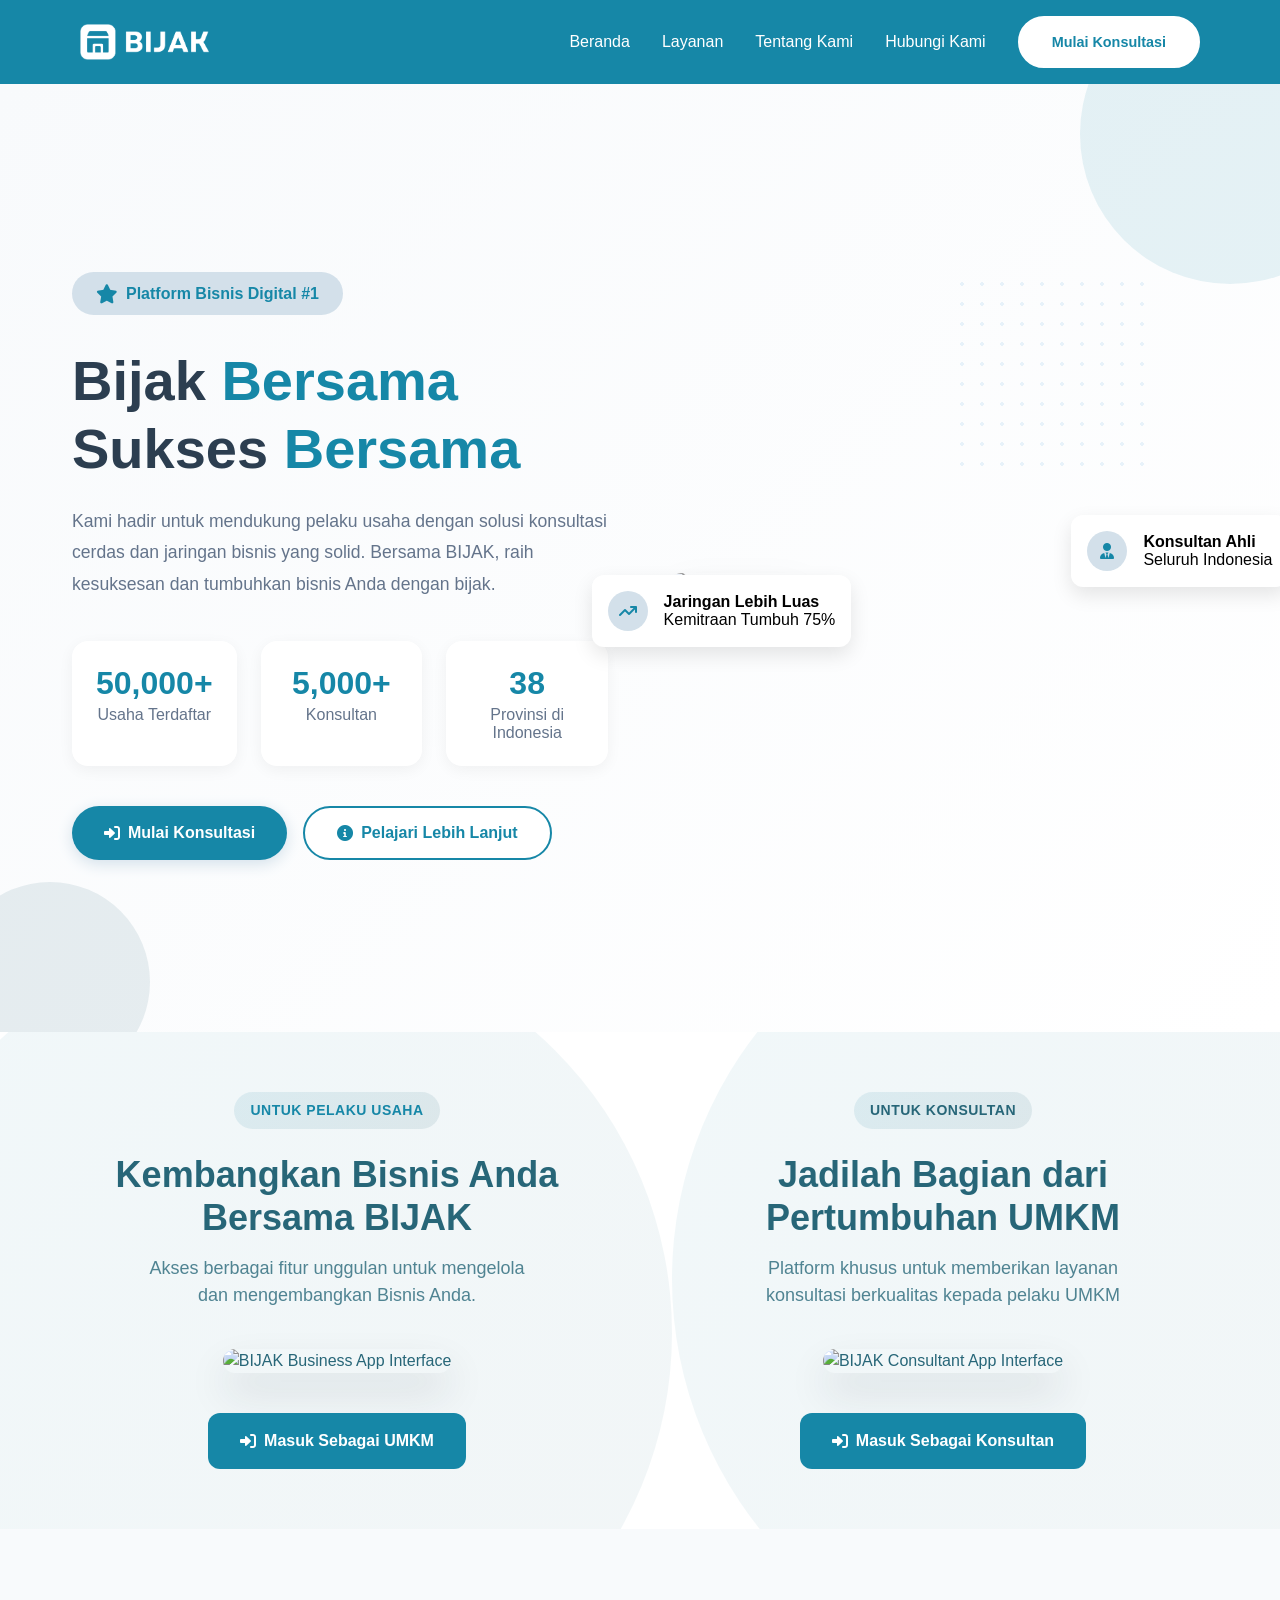
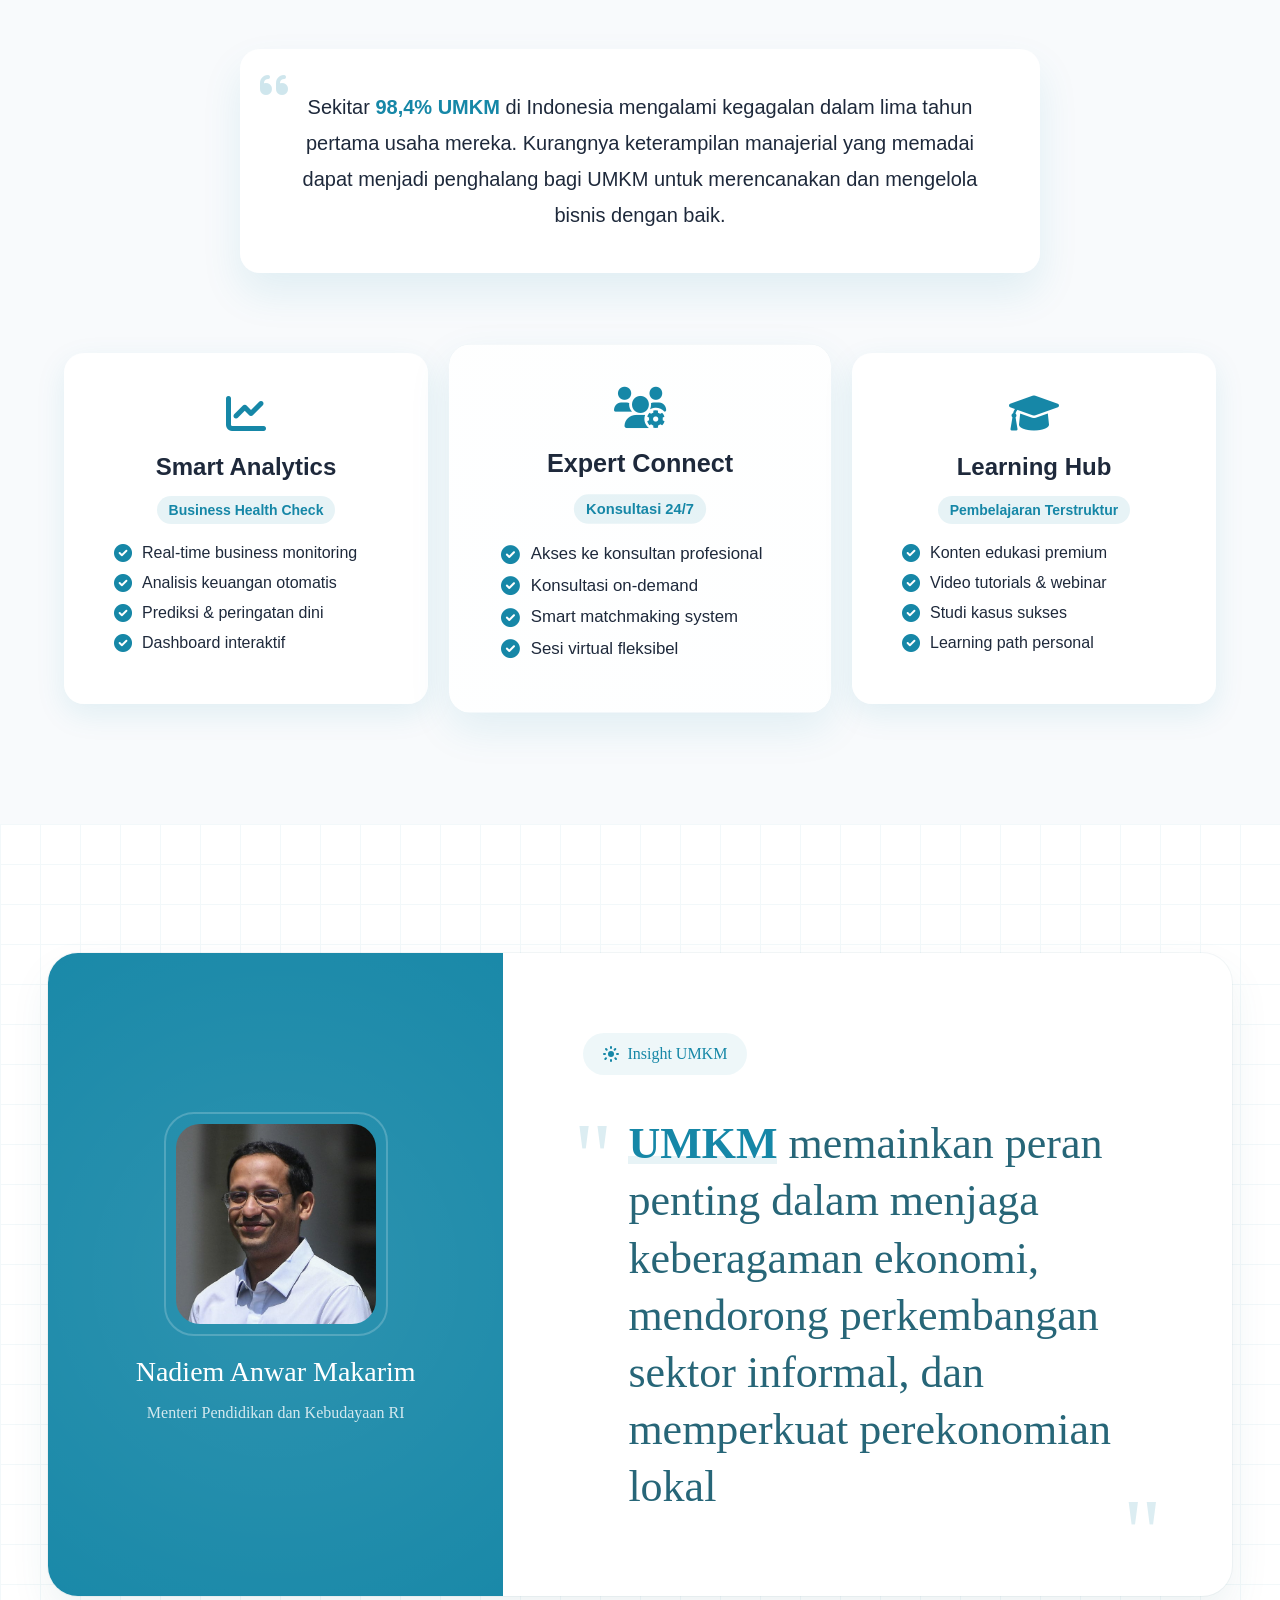
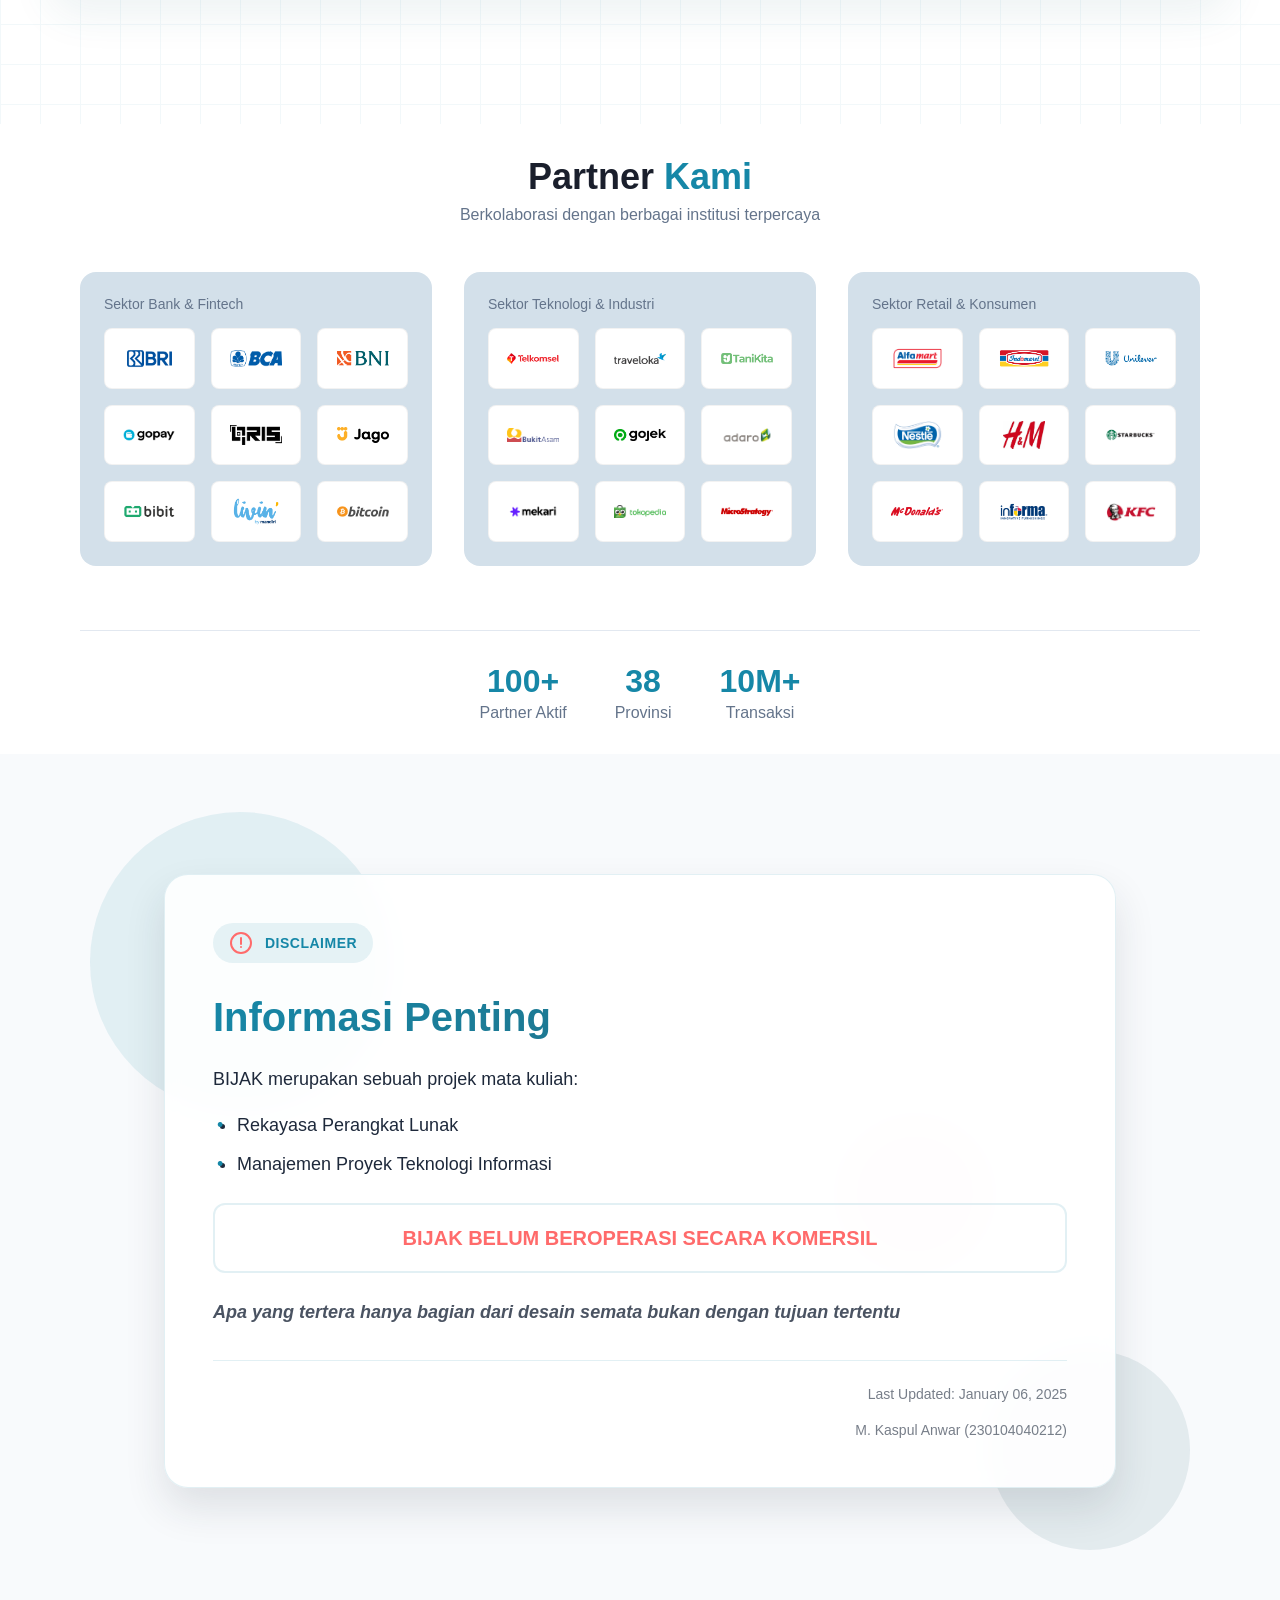
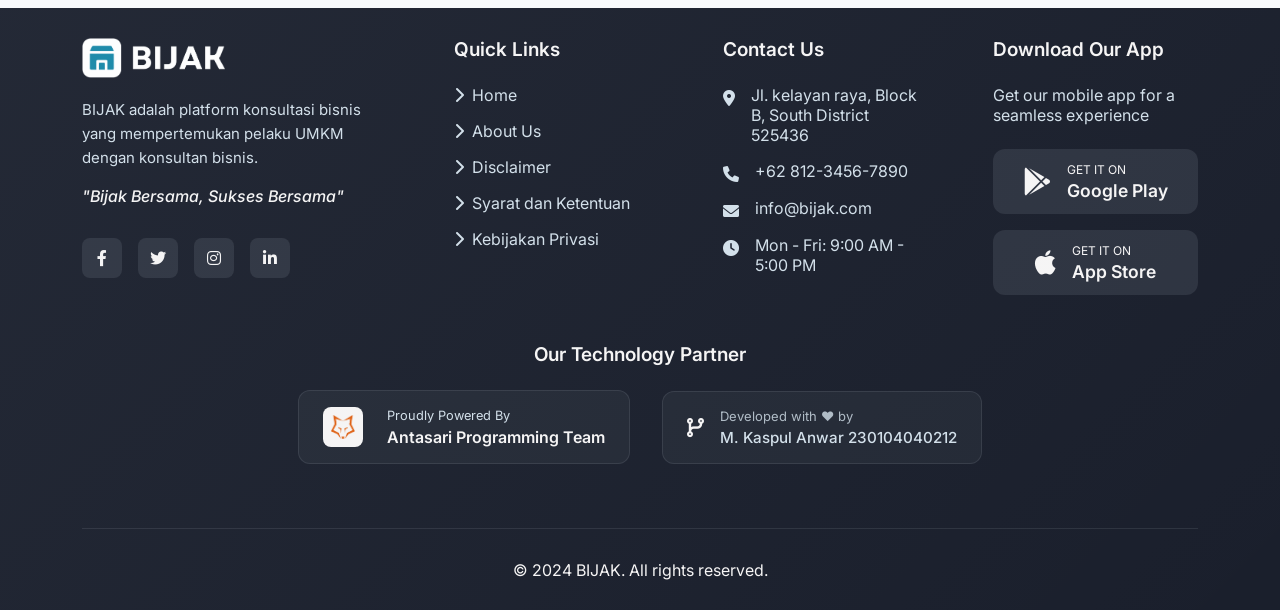
==== public/index.html @ e4b61820 "update path" ====
<!DOCTYPE html>
<html lang="id">
<head>
    <meta charset="UTF-8">
    <meta name="viewport" content="width=device-width, initial-scale=1.0">
    <meta name="viewport" content="width=device-width, initial-scale=1.0, maximum-scale=1.0, user-scalable=no">
    <title>BIJAK - Bisnis dan Jaringan Konsultasi</title>
    <link rel="stylesheet" href="https://cdnjs.cloudflare.com/ajax/libs/font-awesome/6.0.0/css/all.min.css">
    <link href="https://fonts.googleapis.com/css2?family=Inter:wght@400;500;600;700&display=swap" rel="stylesheet">
    <link href="https://unpkg.com/aos@2.3.1/dist/aos.css" rel="stylesheet">

     <!-- Reset CSS - Import pertama -->
    <link rel="stylesheet" href="../asset/css/reset.css">

    <!-- Component CSS - Import setelahnya -->
    <link rel="stylesheet" href="../asset/css/navbar.css">
    <link rel="stylesheet" href="../asset/css/hero.css">
    <link rel="stylesheet" href="../asset/css/download.css">
    <link rel="stylesheet" href="../asset/css/fitur.css">
    <link rel="stylesheet" href="../asset/css/quote.css">
    <link rel="stylesheet" href="../asset/css/partners.css">
    <link rel="stylesheet" href="../asset/css/peringatan.css">
    <link rel="stylesheet" href="../asset/css/footer.css">

    <!-- Favicon untuk browser -->
    <link rel="icon" type="image/png" sizes="32x32" href="../asset/design/favicon/favicon.ico">
    <link rel="icon" type="image/png" sizes="16x16" href="../asset/design/favicon/favicon.ico">
    
    <!-- Favicon untuk iOS -->
    <link rel="apple-touch-icon" sizes="180x180" href="../asset/design/favicon/apple.png">
    <link rel="mask-icon" href="../asset/design/favicon/favicon.svg" color="#1687A7">
    
    <!-- Favicon untuk Android -->
    <link rel="manifest" href="manifest.json">
    
    <!-- Meta tags untuk PWA -->
    <meta name="theme-color" content="#1687A7">
    <meta name="msapplication-TileColor" content="#1687A7">
    <meta name="application-name" content="BIJAK">
    <meta name="apple-mobile-web-app-title" content="BIJAK">
    <meta name="apple-mobile-web-app-capable" content="yes">
    <meta name="apple-mobile-web-app-status-bar-style" content="black-translucent">
    <meta name="description" content="BIJAK - Bisnis dan Jaringan Konsultasi">
    
    <style></style>
</head>
<body>
    <nav class="navbar">
        <div class="logo">
            <img src="../asset/design/logo/navbar1.png" alt="BIJAK Logo">
        </div>
    
        <div class="nav-links">
            <div class="mobile-logo">
                <img src="../asset/design/logo/navbar1.png" alt="BIJAK Logo">
            </div>
            
            <a href="#beranda">Beranda</a>
            <a href="#layanan">Layanan</a>
            <a href="#tentang">Tentang Kami</a>
            <a href="#kontak">Hubungi Kami</a>
            <div class="auth-buttons">
                <button class="btn btn-konsultasi">Mulai Konsultasi</button>
            </div>

            <!-- Tambahkan footer text -->
            <div class="mobile-footer">
                <p>Created By M. Kaspul Anwar (230104040212)</p>
                <p>Powered By Antasari Programming Team</p>
            </div>
        </div>
    
        <div class="hamburger">
            <span></span>
            <span></span>
            <span></span>
        </div>
        
        <!-- Pindahkan overlay ke dalam navbar -->
        <div class="overlay"></div>
    </nav>
    <section class="hero-section">
        <div class="bg-elements">
            <div class="bg-circle circle-1"></div>
            <div class="bg-circle circle-2"></div>
            <div class="dots-pattern"></div>
        </div>

        <div class="container">
            <div class="hero-grid">
                <div class="hero-content">
                    <div class="hero-badge">
                        <i class="fas fa-star"></i>
                        Platform Bisnis Digital #1
                    </div>

                    <h1 class="hero-title">
                        Bijak <span class="highlight">Bersama</span><br> Sukses <span class="highlight">Bersama</span>
                    </h1>

                    <p class="hero-description">
                        Kami hadir untuk mendukung pelaku usaha dengan solusi konsultasi cerdas dan jaringan bisnis yang solid. Bersama BIJAK, raih kesuksesan dan tumbuhkan bisnis Anda dengan bijak.
                    </p>

                    <div class="stats-container">
                        <div class="stat-card">
                            <div class="stat-number">50,000+</div>
                            <div class="stat-label">Usaha Terdaftar</div>
                        </div>
                        <div class="stat-card">
                            <div class="stat-number">5,000+</div>
                            <div class="stat-label">Konsultan</div>
                        </div>
                        <div class="stat-card">
                            <div class="stat-number">38</div>
                            <div class="stat-label">Provinsi di Indonesia</div>
                        </div>
                    </div>

                    <div class="cta-group">
                        <a href="#" class="btn btn-primary">
                            <!-- <i class="fas fa-user-plus"></i> -->
                            <i class="fa-solid fa-right-to-bracket"></i>
                            Mulai Konsultasi
                        </a>
                        <a href="#" class="btn btn-secondary">
                            <i class="fa-solid fa-circle-info"></i>
                            Pelajari Lebih Lanjut
                        </a>
                    </div>
                </div>

                <div class="hero-image-container">
                    <img src="../asset/imgs/hero.jpg" 
                         alt="TaniKita Platform" 
                         class="hero-image">
                    
                    <div class="feature-card card-farmer">
                        <div class="feature-icon">
                            <i class="fa-solid fa-arrow-trend-up"></i>
                        </div>
                        <div>
                            <h4>Jaringan Lebih Luas</h4>
                            <p>Kemitraan Tumbuh 75%</p>
                        </div>
                    </div>
                    <div class="feature-card card-delivery">
                        <div class="feature-icon">
                            <i class="fa-solid fa-user-tie"></i>
                        </div>
                        <div>
                            <h4>Konsultan Ahli</h4>
                            <p>Seluruh Indonesia</p>
                        </div>
                    </div>
                </div>
            </div>
        </div>
    </section>
    <section class="order-guide">
         <!-- Background Elements -->
    <div class="guide-bg">
        <div class="bg-shape shape-1"></div>
        <div class="bg-shape shape-2"></div>
        <div class="bg-shape shape-3"></div>
        <div class="bg-dots"></div>
    </div>

    <section class="bijak__apps">
        <div class="bijak__pattern"></div>
        <div class="bijak__apps-container">
            <div class="bijak__apps-grid">
                <!-- Business User Section -->
                <div class="bijak__app-section">
                    <span class="bijak__app-tag">Untuk Pelaku Usaha</span>
                    <h2 class="bijak__app-title">Kembangkan Bisnis Anda Bersama BIJAK</h2>
                    <p class="bijak__app-desc">
                        Akses berbagai fitur unggulan untuk mengelola dan mengembangkan Bisnis Anda.
                    </p>
                    <div class="bijak__app-preview">
                        <img src="../asset/design/user-interface/home.svg" alt="BIJAK Business App Interface">
                    </div>
                    <a href="#download" class="bijak__download-btn">
                        <i class="fa-solid fa-right-to-bracket"></i>
                        Masuk Sebagai UMKM
                    </a>
                </div>

                <!-- Consultant Section -->
                <div class="bijak__app-section">
                    <span class="bijak__app-tag bijak__app-tag--consultant">Untuk Konsultan</span>
                    <h2 class="bijak__app-title">Jadilah Bagian dari Pertumbuhan UMKM</h2>
                    <p class="bijak__app-desc">
                        Platform khusus untuk memberikan layanan konsultasi berkualitas kepada pelaku UMKM
                    </p>
                    <div class="bijak__app-preview">
                        <img src="../asset/design/user-interface/consultant.svg" alt="BIJAK Consultant App Interface">
                    </div>
                    <a href="#download" class="bijak__download-btn bijak__download-btn--consultant">
                        <i class="fa-solid fa-right-to-bracket"></i>
                        Masuk Sebagai Konsultan
                    </a>
                </div>
            </div>
        </div>
    </section>

    <section class="bijak__features">
        <div class="bijak__features-container">
            <!-- Stats Header -->
            <div class="bijak__stats-header">
                <div class="bijak__stats-quote">
                    <i class="fas fa-quote-left quote-icon"></i>
                    <p class="bijak__stats-text">
                        Sekitar <span class="highlight">98,4% UMKM</span> di Indonesia mengalami kegagalan dalam lima tahun pertama usaha mereka. Kurangnya keterampilan manajerial yang memadai dapat menjadi penghalang bagi UMKM untuk merencanakan dan mengelola bisnis dengan baik.
                    </p>
                </div>
            </div>
    
            <!-- Features Grid -->
            <div class="bijak__features-grid">
                <!-- Smart Analytics Card -->
                <div class="bijak__feature-card">
                    <div class="bijak__feature-icon">
                        <i class="fas fa-chart-line"></i>
                    </div>
                    <div class="bijak__feature-content">
                        <h3 class="bijak__feature-title">Smart Analytics</h3>
                        <div class="bijak__feature-badge">Business Health Check</div>
                        <ul class="bijak__feature-list">
                            <li><i class="fas fa-check-circle"></i> Real-time business monitoring</li>
                            <li><i class="fas fa-check-circle"></i> Analisis keuangan otomatis</li>
                            <li><i class="fas fa-check-circle"></i> Prediksi & peringatan dini</li>
                            <li><i class="fas fa-check-circle"></i> Dashboard interaktif</li>
                        </ul>
                    </div>
                </div>
    
                <!-- Expert Connect Card -->
                <div class="bijak__feature-card featured">
                    <div class="bijak__feature-icon">
                        <i class="fas fa-users-gear"></i>
                    </div>
                    <div class="bijak__feature-content">
                        <h3 class="bijak__feature-title">Expert Connect</h3>
                        <div class="bijak__feature-badge">Konsultasi 24/7</div>
                        <ul class="bijak__feature-list">
                            <li><i class="fas fa-check-circle"></i> Akses ke konsultan profesional</li>
                            <li><i class="fas fa-check-circle"></i> Konsultasi on-demand</li>
                            <li><i class="fas fa-check-circle"></i> Smart matchmaking system</li>
                            <li><i class="fas fa-check-circle"></i> Sesi virtual fleksibel</li>
                        </ul>
                    </div>
                </div>
    
                <!-- Learning Hub Card -->
                <div class="bijak__feature-card">
                    <div class="bijak__feature-icon">
                        <i class="fas fa-graduation-cap"></i>
                    </div>
                    <div class="bijak__feature-content">
                        <h3 class="bijak__feature-title">Learning Hub</h3>
                        <div class="bijak__feature-badge">Pembelajaran Terstruktur</div>
                        <ul class="bijak__feature-list">
                            <li><i class="fas fa-check-circle"></i> Konten edukasi premium</li>
                            <li><i class="fas fa-check-circle"></i> Video tutorials & webinar</li>
                            <li><i class="fas fa-check-circle"></i> Studi kasus sukses</li>
                            <li><i class="fas fa-check-circle"></i> Learning path personal</li>
                        </ul>
                    </div>
                </div>
            </div>
        </div>
    </section>    

    <section class="bijak__quote">
        <!-- Animated Mesh Background -->
        <div class="bijak__mesh-bg"></div>
        
        <div class="bijak__quote-container">
            <!-- Main Content Card -->
            <div class="bijak__content-card">
                <!-- Left Column - Author -->
                <div class="bijak__content-left">
                    <div class="bijak__author-profile">
                        <div class="bijak__author-image">
                            <img src="../asset/imgs/nadiem.jpg" alt="Nadiem Makarim">
                            <div class="bijak__image-backdrop"></div>
                        </div>
                        <div class="bijak__author-info">
                            <h3>Nadiem Anwar Makarim</h3>
                            <p>Menteri Pendidikan dan Kebudayaan RI</p>
                        </div>
                    </div>
                </div>
    
                <!-- Right Column - Quote -->
                <div class="bijak__content-right">
                    <!-- Badge -->
                    <div class="bijak__badge">
                        <svg width="16" height="16" viewBox="0 0 16 16" class="bijak__badge-icon">
                            <circle cx="8" cy="8" r="3" fill="currentColor"/>
                            <path d="M8 1v1M8 14v1M1 8h1M14 8h1M3 3l.7.7M12.3 12.3l.7.7M12.3 3l-.7.7M3 12.3l-.7.7" 
                                  stroke="currentColor" stroke-width="2" stroke-linecap="round"/>
                        </svg>
                        <span>Insight UMKM</span>
                    </div>
    
                    <!-- Quote Text -->
                    <div class="bijak__quote-text">
                        <div class="bijak__text-wrapper">
                            <span class="bijak__highlight-word">UMKM</span> 
                            <span class="bijak__text-content">
                                memainkan peran penting dalam menjaga keberagaman ekonomi, mendorong perkembangan sektor informal, dan memperkuat perekonomian lokal
                            </span>
                        </div>
                    </div>
    
                    <!-- Decorative Elements -->
                    <div class="bijak__decorative-shapes">
                        <div class="bijak__shape shape-1"></div>
                        <div class="bijak__shape shape-2"></div>
                    </div>
                </div>
            </div>
        </div>
    </section>
    
    <section class="partners">
        <div class="partner-container">
            <div class="partners-header">
                <h2>Partner <span>Kami</span> </h2>
                <p>Berkolaborasi dengan berbagai institusi terpercaya</p>
            </div>
    
            <div class="partners-grid">
                <!-- Banking Partners -->
                <div class="partner-category banking">
                    <div class="category-label">Sektor Bank & Fintech</div>
                    <div class="logo-group">
                        <div class="partner-logo" >
                            <img src="../asset/imgs/bri.png" alt="Bank BRI">
                        </div>
                        <div class="partner-logo" >
                            <img src="../asset/imgs/bca.png" alt="Bank BCA">
                        </div>
                        <div class="partner-logo" >
                            <img src="../asset/imgs/bni.png" alt="Bank BNI">
                        </div>
                        <div class="partner-logo" >
                            <img src="../asset/imgs/gopay.png" alt="gopay">
                        </div>
                        <div class="partner-logo" >
                            <img src="../asset/imgs/qris.png" alt="qris">
                        </div>
                        <div class="partner-logo" >
                            <img src="../asset/imgs/jago.png" alt="bank Jago">
                        </div>
                        <div class="partner-logo" >
                            <img src="../asset/imgs/bibit.png" alt="bibit">
                        </div>
                        <div class="partner-logo" >
                            <img src="../asset/imgs/mandiri.png" alt="Mandiri">
                        </div>
                        <div class="partner-logo" >
                            <img src="../asset/imgs/bitcoin.png" alt="Bitcoin">
                        </div>
                    </div>
                </div>
                <div class="partner-category payment">
                    <div class="category-label">Sektor Teknologi & Industri</div>
                    <div class="logo-group">
                        <div class="partner-logo" >
                            <img src="../asset/imgs/telkomsel.png" alt="Telkomsel">
                        </div>
                        
                        <div class="partner-logo" >
                            <img src="../asset/imgs/traveloka.png" alt="Traveloka">
                        </div>
                        <div class="partner-logo" >
                            <img src="../asset/imgs/tanikita.png" alt="TaniKita">
                        </div>
                        <div class="partner-logo" >
                            <img src="../asset/imgs/bukitasam.png" alt="Bukit Asam">
                        </div>
                        <div class="partner-logo" >
                            <img src="../asset/imgs/gojek.png" alt="Gojek">
                        </div>
                        <div class="partner-logo" >
                            <img src="../asset/imgs/adaro.png" alt="Adaro">
                        </div>
                        <div class="partner-logo" >
                            <img src="../asset/imgs/mekari.png" alt="Mekari">
                        </div>
                        <div class="partner-logo" >
                            <img src="../asset/imgs/tokopedia.png" alt="Gojek">
                        </div>
                        <div class="partner-logo" >
                            <img src="../asset/imgs/microstrategy.png" alt="Microstrategy">
                        </div>
                    </div>
                </div>
    
                <!-- StarupTech Partners -->
                <div class="partner-category logistics">
                    <div class="category-label">Sektor Retail & Konsumen</div>
                    <div class="logo-group">
                        <div class="partner-logo" >
                            <img src="../asset/imgs/alfamart.png" alt="Alfamart">
                        </div>
                        <div class="partner-logo" >
                            <img src="../asset/imgs/indomaret.png" alt="Indomaret">
                        </div>
                        <div class="partner-logo" >
                            <img src="../asset/imgs/unilever.png" alt="Unilever">
                        </div>
                        <div class="partner-logo" >
                            <img src="../asset/imgs/nestle.png" alt="Nestle">
                        </div>
                        <div class="partner-logo" >
                            <img src="../asset/imgs/hm.jpeg" alt="h&m">
                        </div>
                        <div class="partner-logo" >
                            <img src="../asset/imgs/starbuck.png" alt="Starbuck">
                        </div>
                        <div class="partner-logo" >
                            <img src="../asset/imgs/mcdonald.png" alt="McDonald">
                        </div>
                        <div class="partner-logo" >
                            <img src="../asset/imgs/informa.png" alt="Informa">
                        </div>
                        <div class="partner-logo" >
                            <img src="../asset/imgs/kfc.png" alt="KFC">
                        </div>
                    </div>
                </div>
            </div>
    
            <div class="partners-stats">
                <div class="stat-item">
                    <span class="stat-number">100+</span>
                    <span class="stat-label">Partner Aktif</span>
                </div>
                <div class="stat-item">
                    <span class="stat-number">38</span>
                    <span class="stat-label">Provinsi</span>
                </div>
                <div class="stat-item">
                    <span class="stat-number">10M+</span>
                    <span class="stat-label">Transaksi</span>
                </div>
            </div>
        </div>
    </section>
    <section class="bijak__disclaimer">
        <div class="bijak__disclaimer-container">
            <!-- Floating Elements -->
            <div class="bijak__disclaimer-shapes">
                <div class="bijak__shape bijak__shape--1"></div>
                <div class="bijak__shape bijak__shape--2"></div>
                <div class="bijak__shape bijak__shape--3"></div>
            </div>
    
            <!-- Main Content -->
            <div class="bijak__disclaimer-content">
                <div class="bijak__disclaimer-header">
                    <div class="bijak__header-wrapper">
                        <div class="bijak__disclaimer-icon">
                            <svg width="24" height="24" viewBox="0 0 24 24" fill="none" xmlns="http://www.w3.org/2000/svg">
                                <circle cx="12" cy="12" r="10" stroke="currentColor" stroke-width="2"/>
                                <path d="M12 7V13" stroke="currentColor" stroke-width="2" stroke-linecap="round"/>
                                <circle cx="12" cy="16" r="1" fill="currentColor"/>
                            </svg>
                        </div>
                        <span class="bijak__disclaimer-badge">Disclaimer</span>
                    </div>
                </div>
    
                <div class="bijak__disclaimer-body">
                    <h2 class="bijak__disclaimer-title">Informasi Penting</h2>
                    <div class="bijak__disclaimer-text">
                        <p>BIJAK merupakan sebuah projek mata kuliah:</p>
                        <ul class="bijak__disclaimer-list">
                            <li>Rekayasa Perangkat Lunak</li>
                            <li>Manajemen Proyek Teknologi Informasi</li>
                        </ul>
                        <p class="bijak__disclaimer-highlight">BIJAK BELUM BEROPERASI SECARA KOMERSIL</p>
                        <p class="bijak__disclaimer-note"><STrong>Apa yang tertera hanya bagian dari desain semata bukan dengan tujuan tertentu</STrong></p>
                    </div>
                </div>
    
                <div class="bijak__disclaimer-footer">
                    <span class="bijak__disclaimer-date">Last Updated: January 06, 2025 <br><br>M. Kaspul Anwar (230104040212)</span>
                </div>
            </div>
        </div>
    </section>
    
    
    <footer class="footer">
        <div class="footer-container">
            <div class="footer-content">
                <!-- Brand Section -->
                <div class="footer-section">
                    <div class="footer-logo">
                        <img src="../asset/design/logo/navbar1.png" alt="BIJAK Logo">
                        <p class="brand-description">BIJAK adalah platform konsultasi bisnis yang mempertemukan pelaku UMKM dengan konsultan bisnis.</p>
                        <p class="footer-motto">"Bijak Bersama, Sukses Bersama"</p>
                    </div>
                    <div class="social-links">
                        <a href="#" class="social-link"><i class="fab fa-facebook-f"></i></a>
                        <a href="#" class="social-link"><i class="fab fa-twitter"></i></a>
                        <a href="#" class="social-link"><i class="fab fa-instagram"></i></a>
                        <a href="#" class="social-link"><i class="fab fa-linkedin-in"></i></a>
                    </div>
                </div>

                <!-- Quick Links -->
                <div class="footer-section">
                    <h3>Quick Links</h3>
                    <ul class="footer-links">
                        <li><a href="#"><i class="fas fa-chevron-right"></i>Home</a></li>
                        <li><a href="#"><i class="fas fa-chevron-right"></i>About Us</a></li>
                        <li><a href="#"><i class="fas fa-chevron-right"></i>Disclaimer</a></li>
                        <li><a href="#"><i class="fas fa-chevron-right"></i>Syarat dan Ketentuan</a></li>
                        <li><a href="#"><i class="fas fa-chevron-right"></i>Kebijakan Privasi</a></li>
                    </ul>
                </div>

                <!-- Contact Section -->
                <div class="footer-section">
                    <h3>Contact Us</h3>
                    <ul class="contact-info">
                        <li>
                            <i class="fas fa-map-marker-alt"></i>
                            <span>Jl. kelayan raya, Block B, South District 525436</span>
                        </li>
                        <li>
                            <i class="fas fa-phone"></i>
                            <span>+62 812-3456-7890</span>
                        </li>
                        <li>
                            <i class="fas fa-envelope"></i>
                            <span>info@bijak.com</span>
                        </li>
                        <li>
                            <i class="fas fa-clock"></i>
                            <span>Mon - Fri: 9:00 AM - 5:00 PM</span>
                        </li>
                    </ul>
                </div>

                <!-- Download App Section -->
                <div class="footer-section">
                    <h3>Download Our App</h3>
                    <p class="app-description">Get our mobile app for a seamless experience</p>
                    <div class="store-buttons">
                        <a href="#" class="store-button">
                            <i class="fab fa-google-play"></i>
                            <div class="store-text">
                                <span class="small-text">GET IT ON</span>
                                <span class="big-text">Google Play</span>
                            </div>
                        </a>
                        <a href="#" class="store-button">
                            <i class="fab fa-apple"></i>
                            <div class="store-text">
                                <span class="small-text">GET IT ON</span>
                                <span class="big-text">App Store</span>
                            </div>
                        </a>
                    </div>
                </div>
            </div>
            <!-- Tambahkan kode HTML ini sebelum footer-bottom -->
            <div class="partner-section">
                <h3>Our Technology Partner</h3>
                <div class="powered-wrapper">
                    <div class="powered-content">
                        <div class="powered-logo">
                            <img src="../asset/design/logo/apt.png" alt="APT Logo">
                        </div>
                        <div class="powered-text">
                            <span class="powered-label">Proudly Powered By</span>
                            <span class="powered-name">Antasari Programming Team</span>
                        </div>
                    </div>
                    
                    <div class="creator-info">
                        <i class="fas fa-code-branch"></i>
                        <div class="creator-text">
                            <span class="creator-label">Developed with ❤️ by</span>
                            <span class="creator-name">M. Kaspul Anwar 230104040212</span>
                        </div>
                    </div>
                </div>
            </div>

            <!-- Footer Bottom -->
           <!-- Ganti bagian Footer Bottom dengan yang baru -->
            <div class="footer-bottom">
                <div class="footer-bottom-content">
                    <p>&copy; 2024 BIJAK. All rights reserved.</p>
                </div>
            </div>
        </div>
    </footer>
    <script src="src/js/navbar.js"></script>
    <script src="src/js/quote.js"></script>
    <script src="src/js/partner.js"></script>
    <script src="https://unpkg.com/aos@2.3.1/dist/aos.js"></script>
    <script>

    AOS.init({
        duration: 800,
        once: true
    });
    </script>
</body>
</html>
---- asset/css/navbar.css ----
/* Reset CSS */
*, *::before, *::after {
    margin: 0;
    padding: 0;
    box-sizing: border-box;
}

html, body {
    width: 100%;
    max-width: 100vw;
    overflow-x: hidden;
    margin: 0;
    padding: 0;
}

/* Overlay Styles */
.overlay {
    display: none;
    position: fixed;
    top: 0;
    left: 0;
    width: 100vw;
    height: 100vh;
    background: rgba(255, 255, 255, 0.15);
    backdrop-filter: blur(8px);
    -webkit-backdrop-filter: blur(8px);
    opacity: 0;
    visibility: hidden;
    z-index: 998;
    transition: all 0.3s ease;
    margin: 0;
    padding: 0;
}

.overlay.active {
    display: block;
    opacity: 1;
    visibility: visible;
}

/* Navbar Styles */
.navbar {
    background-color: #1687A7;
    padding: 16px 80px;
    position: relative;
    width: 100%;
    max-width: 100%;
    top: 0;
    left: 0;
    z-index: 997;
    display: flex;
    justify-content: space-between;
    align-items: center;
    transition: all 0.3s ease;
}

/* Logo Styles */
.logo img {
    height: 36px;
    width: auto;
    display: block;
}

/* Navigation Links - Desktop Default */
.nav-links {
    display: flex;
    align-items: center;
    gap: 2rem;
}

.nav-content {
    display: flex;
    align-items: center;
    gap: 2rem;
}

.nav-links a {
    color: white;
    text-decoration: none;
    font-family: 'Segoe UI', sans-serif;
    font-weight: 500;
    font-size: 1rem;
    position: relative;
    transition: all 0.3s ease;
}

.nav-links a::after {
    content: '';
    position: absolute;
    bottom: -5px;
    left: 0;
    width: 0;
    height: 2px;
    background-color: white;
    transition: width 0.3s ease;
}

.nav-links a:hover::after {
    width: 100%;
}

/* Auth Buttons */
.auth-buttons {
    display: flex;
    gap: 1rem;
    align-items: center;
}

/* Button Konsultasi Styles */
.btn-konsultasi {
    background: white;
    border: 2px solid white;
    color: #1687A7;
    padding: 0.8rem 1.5rem;
    border-radius: 50px;
    font-family: 'Segoe UI', sans-serif;
    font-weight: 600;
    font-size: 0.9rem;
    cursor: pointer;
    transition: all 0.4s cubic-bezier(0.175, 0.885, 0.32, 1.275);
    position: relative;
    overflow: hidden;
    text-decoration: none;
}

.btn-konsultasi:hover {
    transform: translateY(-3px) scale(1.05);
    box-shadow: 0 10px 20px rgba(0,0,0,0.1);
}

.btn-konsultasi:active {
    transform: translateY(-1px) scale(1.02);
}

/* Hamburger Menu */
.hamburger {
    display: none;
    cursor: pointer;
    width: 30px;
    height: 20px;
    position: relative;
    z-index: 1002;
}

.hamburger span {
    display: block;
    position: absolute;
    height: 3px;
    width: 100%;
    background: white;
    border-radius: 3px;
    transition: all 0.3s ease;
}

.hamburger span:nth-child(1) { top: 0; }
.hamburger span:nth-child(2) { top: 8px; }
.hamburger span:nth-child(3) { top: 16px; }

/* Hamburger Animation */
.hamburger.active span:nth-child(1) {
    transform: rotate(45deg);
    top: 8px;
}

.hamburger.active span:nth-child(2) {
    opacity: 0;
}

.hamburger.active span:nth-child(3) {
    transform: rotate(-45deg);
    top: 8px;
}

/* Mobile Logo in Off-canvas */
.mobile-logo {
    display: none;
    width: 100%; /* Tambahkan ini */
    text-align: left; /* Tambahkan ini */
}

/* Mobile Footer */
.mobile-footer {
    display: none;
}

/* Mobile Responsive */
@media (max-width: 768px) {
    .navbar {
        padding: 16px max(24px, env(safe-area-inset-right));
        width: 100%;
        max-width: 100%;
        overflow: hidden;
    }

    .hamburger {
        display: block;
    }

    .mobile-logo {
        display: block;
        margin-bottom: 2rem;
        text-align: left; /* Tambahkan ini */
    }

    .mobile-logo img {
        height: 36px;
        width: auto;
        margin-left: 0; /* Tambahkan ini */
    }

    .nav-links {
        position: fixed;
        top: 0;
        right: -70%;
        height: 100vh;
        width: 70%;
        max-width: 70%;
        background: #1687A7;
        display: flex;
        flex-direction: column;
        padding: 2rem;
        transition: all 0.5s ease;
        box-shadow: -5px 0 15px rgba(0, 0, 0, 0.2);
        z-index: 1001;
        overflow-y: auto;
        overflow-x: hidden;
    }

    .nav-content {
        display: flex;
        flex-direction: column;
        width: 100%;
        flex: 1;
        gap: 1rem;
    }

    .nav-links.active {
        right: 0;
    }

    .nav-links a {
        width: 100%;
        padding: 0.5rem 0;
        font-size: 1.1rem;
    }

    .nav-links a:not(:last-child) {
        border-bottom: 1px solid rgba(255, 255, 255, 0.1);
        padding-bottom: 1rem;
        margin-bottom: 0.5rem;
    }

    .auth-buttons {
        width: 100%;
        flex-direction: column;
        gap: 1rem;
        margin-bottom: 2rem;
    }

    .btn-konsultasi {
        width: 100%;
        text-align: center;
    }

    .mobile-footer {
        display: block;
        width: 100%;
        text-align: center;
        color: white;
        font-family: 'Segoe UI', sans-serif;
        font-size: 0.8rem;
        padding: 0;
        margin-top: auto;
    }

    body.menu-open {
        overflow: hidden;
        position: fixed;
        width: 100%;
        height: 100%;
        left: 0;
        right: 0;
    }
}

/* Backdrop Filter Support */
@supports (backdrop-filter: blur(8px)) or (-webkit-backdrop-filter: blur(8px)) {
    .overlay {
        background: rgba(255, 255, 255, 0.1);
        backdrop-filter: blur(8px);
        -webkit-backdrop-filter: blur(8px);
    }
}

@supports not ((backdrop-filter: blur(8px)) or (-webkit-backdrop-filter: blur(8px))) {
    .overlay {
        background: rgba(255, 255, 255, 0.9);
    }
}
---- asset/css/hero.css ----
:root {
    --primary-color: #1687A7;
    --primary-dark: #276678;
    --secondary-color: #276678;
    --accent-color: #3498DB;
    --text-dark: #2C3E50;
    --text-light: #ECF0F1;
    --bg-light: #F8FAFC;
}

/* Adjust hero section */
.hero-section {
padding-top: 48px; /* Same as navbar height */
font-family: 'Plus Jakarta Sans', sans-serif;
}

.container {
padding-top: 2rem;
}
.hero-section {
    position: relative;
    min-height: 100vh;
    background: linear-gradient(135deg, var(--bg-light) 0%, #ffffff 100%);
    overflow: hidden;
}

/* Animated Background Elements */
.bg-elements {
    position: absolute;
    top: 0;
    left: 0;
    width: 100%;
    height: 100%;
    z-index: 1;
    pointer-events: none;
}

.bg-circle {
    position: absolute;
    border-radius: 50%;
    opacity: 0.1;
}

.circle-1 {
    width: 300px;
    height: 300px;
    background: var(--primary-color);
    top: -100px;
    right: -100px;
}

.circle-2 {
    width: 200px;
    height: 200px;
    background: var(--secondary-color);
    bottom: -50px;
    left: -50px;
}

.dots-pattern {
    position: absolute;
    width: 200px;
    height: 200px;
    background-image: radial-gradient(var(--accent-color) 2px, transparent 2px);
    background-size: 20px 20px;
    opacity: 0.1;
    top: 20%;
    right: 10%;
}

/* Main Content Container */
.container {
    max-width: 1200px;
    margin: 0 auto;
    padding: 2rem;
    position: relative;
    z-index: 2;
}

.hero-grid {
    display: grid;
    grid-template-columns: 1fr 1fr;
    gap: 4rem;
    align-items: center;
    min-height: calc(100vh - 4rem);
}

/* Left Content Section */
.hero-content {
    animation: fadeInUp 1s ease;
}

.hero-badge {
    display: inline-flex;
    align-items: center;
    gap: 0.5rem;
    background: #D3E0EA;
    color: var(--primary-color);
    padding: 0.75rem 1.5rem;
    border-radius: 50px;
    font-weight: 600;
    margin-bottom: 2rem;
}

.hero-badge i {
    font-size: 1.2rem;
}

.hero-title {
    font-size: 3.5rem;
    line-height: 1.2;
    margin-bottom: 1.5rem;
    color: var(--text-dark);
}

.highlight {
    color: var(--primary-color);
    position: relative;
    display: inline-block;
}

.highlight::after {
    content: '';
    position: absolute;
    bottom: 0;
    left: 0;
    width: 100%;
    height: 8px;
    background: ;
    z-index: -1;
}

.hero-description {
    font-size: 1.1rem;
    line-height: 1.8;
    color: #64748B;
    margin-bottom: 2.5rem;
}

/* Stats Section */
.stats-container {
    display: grid;
    grid-template-columns: repeat(3, 1fr);
    gap: 1.5rem;
    margin-bottom: 2.5rem;
}

.stat-card {
    background: white;
    padding: 1.5rem;
    border-radius: 16px;
    box-shadow: 0 4px 15px rgba(0, 0, 0, 0.05);
    text-align: center;
    transition: transform 0.3s ease;
}

.stat-card:hover {
    transform: translateY(-5px);
}

.stat-number {
    font-size: 2rem;
    font-weight: 700;
    color: var(--primary-color);
    margin-bottom: 0.5rem;
}

.stat-label {
    color: #64748B;
    font-size: 0.9rem;
}

/* CTA Buttons */
.cta-group {
    display: flex;
    gap: 1rem;
    margin-bottom: 2rem;
}

.btn {
    padding: 1rem 2rem;
    border-radius: 50px;
    font-weight: 600;
    text-decoration: none;
    display: inline-flex;
    align-items: center;
    gap: 0.5rem;
    transition: all 0.3s ease;
}

.btn-primary {
    background: var(--primary-color);
    color: white;
    box-shadow: 0 4px 15px #D3E0EA;
}

.btn-primary:hover {
    background: var(--primary-dark);
    transform: translateY(-2px);
}

.btn-secondary {
    background: white;
    color: var(--primary-color);
    border: 2px solid var(--primary-color);
}

.btn-secondary:hover {
    background: #D3E0EA;
}

/* Right Content - Image Section */
.hero-image-container {
    position: relative;
    animation: float 6s ease-in-out infinite;
}

.hero-image {
    width: 100%;
    border-radius: 20px;
    box-shadow: 0 20px 40px rgba(0, 0, 0, 0.1);
}

/* Floating Cards */
.feature-card {
    position: absolute;
    background: white;
    padding: 1rem;
    border-radius: 12px;
    box-shadow: 0 8px 20px rgba(0, 0, 0, 0.1);
    display: flex;
    align-items: center;
    gap: 1rem;
    animation: float 5s ease-in-out infinite;
}

.card-farmer {
    top: 10%;
    left: -15%;
}

.card-delivery {
    bottom: 20%;
    right: -15%;
}

.feature-icon {
    width: 40px;
    height: 40px;
    background: #D3E0EA;
    border-radius: 50%;
    display: flex;
    align-items: center;
    justify-content: center;
    color: var(--primary-color);
}

/* Animations */
@keyframes float {
    0%, 100% {
        transform: translateY(0);
    }
    50% {
        transform: translateY(-20px);
    }
}

@keyframes fadeInUp {
    from {
        opacity: 0;
        transform: translateY(20px);
    }
    to {
        opacity: 1;
        transform: translateY(0);
    }
}

/* Responsive Design */
@media (max-width: 1024px) {
    .hero-grid {
        grid-template-columns: 1fr;
        gap: 2rem;
    }

    .hero-title {
        font-size: 2.5rem;
    }

    .hero-image-container {
        order: -1;
    }

    .feature-card {
        display: none;
    }
}

@media (max-width: 768px) {
    .hero-section {
        padding-top: 48px;
    }
    .stats-container {
        grid-template-columns: 1fr;
    }

    .cta-group {
        flex-direction: column;
    }

    .btn {
        width: 100%;
        justify-content: center;
    }
}
---- asset/css/download.css ----
:root {
/* Fonts */
    --bijak-font: 'Plus Jakarta Sans', -apple-system, BlinkMacSystemFont, sans-serif;
            
/* Primary Colors */
    --bijak-primary: #1687A7;
    --bijak-dark: #276678;
    --bijak-white: #FFFFFF;

/* Gradient Colors */
    --bijak-gradient-primary: linear-gradient(135deg, #1687A7, #276678);
    --bijak-gradient-light: linear-gradient(135deg, rgba(22, 135, 167, 0.1), rgba(39, 102, 120, 0.1));

/* Background Colors */
    --bijak-bg-light: #F6F8F9;
    --bijak-bg-white: #FFFFFF;

/* Text Colors */
    --bijak-text-primary: #276678;
    --bijak-text-secondary: rgba(39, 102, 120, 0.8);
    --bijak-text-light: #FFFFFF;

/* Shadow Effects */
    --bijak-shadow-sm: 0 2px 4px rgba(39, 102, 120, 0.05);
    --bijak-shadow-md: 0 8px 24px rgba(39, 102, 120, 0.1);
    --bijak-shadow-lg: 0 20px 40px rgba(39, 102, 120, 0.15);

/* Spacing */
    --bijak-space-xs: 4px;
    --bijak-space-sm: 8px;
    --bijak-space-md: 16px;
    --bijak-space-lg: 24px;
    --bijak-space-xl: 32px;
    --bijak-space-2xl: 40px;
    --bijak-space-3xl: 60px;

/* Border Radius */
    --bijak-radius-sm: 8px;
    --bijak-radius-md: 12px;
    --bijak-radius-lg: 20px;
}

/* Animation Keyframes */
    @keyframes floatAnimation {
        0%, 100% { transform: translateY(0); }
        50% { transform: translateY(-10px); }
    }

    @keyframes patternFloat {
        0% { transform: translate(0, 0) rotate(0deg); }
        50% { transform: translate(-20px, 20px) rotate(5deg); }
        100% { transform: translate(0, 0) rotate(0deg); }
    }

/* Main Styles */
    .bijak__apps {
        padding: var(--bijak-space-3xl) 0;
        position: relative;
        overflow: hidden;
        font-family: var(--bijak-font);
        line-height: 1.5;
        color: var(--bijak-text-primary);
        background: var(--bijak-bg-white);
    }

    .bijak__pattern {
        position: absolute;
        inset: 0;
        z-index: 0;
    }

    .bijak__pattern::before,
    .bijak__pattern::after {
        content: '';
        position: absolute;
        width: 800px;
        height: 800px;
        border-radius: 50%;
        background: var(--bijak-gradient-light);
        opacity: 0.6;
    }

    .bijak__pattern::before {
        top: -20%;
        left: -10%;
        animation: patternFloat 20s infinite ease-in-out;
    }

    .bijak__pattern::after {
        bottom: -30%;
        right: -15%;
        animation: patternFloat 25s infinite ease-in-out reverse;
    }

    .bijak__apps-container {
        max-width: 1200px;
        margin: 0 auto;
        padding: 0 var(--bijak-space-lg);
        position: relative;
        z-index: 1;
    }

    .bijak__apps-grid {
        display: grid;
        grid-template-columns: repeat(2, 1fr);
        gap: var(--bijak-space-3xl);
    }

    .bijak__app-section {
        text-align: center;
    }

    .bijak__app-tag {
        display: inline-block;
        padding: var(--bijak-space-sm) var(--bijak-space-md);
        background: var(--bijak-gradient-light);
        color: var(--bijak-primary);
        border-radius: 100px;
        font-size: 0.875rem;
        font-weight: 600;
        margin-bottom: var(--bijak-space-lg);
        text-transform: uppercase;
        letter-spacing: 0.5px;
    }

    .bijak__app-tag--consultant {
        color: var(--bijak-dark);
    }

    .bijak__app-title {
        font-size: 2.25rem;
        font-weight: 700;
        color: var(--bijak-text-primary);
        margin-bottom: var(--bijak-space-md);
        line-height: 1.2;
    }

    .bijak__app-desc {
        font-size: 1.125rem;
        color: var(--bijak-text-secondary);
        margin-bottom: var(--bijak-space-2xl);
        max-width: 400px;
        margin-left: auto;
        margin-right: auto;
    }

    .bijak__app-preview {
        margin: var(--bijak-space-2xl) auto;
        max-width: 280px;
        animation: floatAnimation 6s infinite ease-in-out;
    }

    .bijak__app-preview img {
        width: 100%;
        height: auto;
        border-radius: var(--bijak-radius-lg);
        box-shadow: var(--bijak-shadow-lg);
    }

    .bijak__download-btn {
        display: inline-flex;
        align-items: center;
        gap: var(--bijak-space-sm);
        padding: var(--bijak-space-md) var(--bijak-space-xl);
        background: var(--bijak-primary);
        color: var(--bijak-text-light);
        border: none;
        border-radius: var(--bijak-radius-md);
        font-size: 1rem;
        font-weight: 600;
        cursor: pointer;
        transition: all 0.3s ease;
        text-decoration: none;
    }

    .bijak__download-btn:hover {
        transform: translateY(-2px);
        box-shadow: var(--bijak-shadow-md);
    }


    .bijak__btn-icon {
        width: 24px;
        height: 24px;
    }

    /* Responsive Design */
    @media (max-width: 992px) {
        .bijak__apps-grid {
            grid-template-columns: 1fr;
            gap: var(--bijak-space-2xl);
        }

        .bijak__app-title {
            font-size: 2rem;
        }
    }

    @media (max-width: 576px) {
        .bijak__apps {
            padding: var(--bijak-space-2xl) 0;
        }

        .bijak__app-title {
            font-size: 1.75rem;
        }

        .bijak__app-desc {
            font-size: 1rem;
        }

        .bijak__app-preview {
            max-width: 240px;
        }
    }
---- asset/css/fitur.css ----
:root {
    --bijak-feature-primary: #1687A7;
    --bijak-feature-secondary: #276678;
    --bijak-feature-accent: #FF6B6B;
    --bijak-feature-bg: #F8FAFC;
    --bijak-feature-text: #1E293B;
    --bijak-feature-card-bg: rgba(255, 255, 255, 0.95);
    --bijak-feature-shadow: rgba(22, 135, 167, 0.1);
}

.bijak__features {
    padding: 120px 0;
    background: var(--bijak-feature-bg);
    position: relative;
    overflow: hidden;
    font-family: 'Plus Jakarta Sans', sans-serif;
}

.bijak__features-container {
    max-width: 1200px;
    margin: 0 auto;
    padding: 0 24px;
}

/* Stats Header Styling */
.bijak__stats-header {
    text-align: center;
    margin-bottom: 80px;
    position: relative;
}

.bijak__stats-quote {
    max-width: 800px;
    margin: 0 auto;
    position: relative;
    padding: 40px;
    background: var(--bijak-feature-card-bg);
    border-radius: 20px;
    box-shadow: 0 20px 40px var(--bijak-feature-shadow);
}

.quote-icon {
    font-size: 2rem;
    color: var(--bijak-feature-primary);
    opacity: 0.2;
    position: absolute;
    top: 20px;
    left: 20px;
}

.bijak__stats-text {
    font-size: 1.25rem;
    line-height: 1.8;
    color: var(--bijak-feature-text);
}

.highlight {
    color: var(--bijak-feature-primary);
    font-weight: 700;
}

/* Features Grid */
.bijak__features-grid {
    display: grid;
    grid-template-columns: repeat(3, 1fr);
    gap: 30px;
    margin-top: 60px;
}

.bijak__feature-card {
    background: var(--bijak-feature-card-bg);
    border-radius: 20px;
    padding: 40px;
    transition: all 0.3s ease;
    box-shadow: 0 10px 30px var(--bijak-feature-shadow);
    position: relative;
    overflow: hidden;
    text-align: center;
}

.bijak__feature-card:hover {
    transform: translateY(-10px);
}

.bijak__feature-card.featured {
    transform: scale(1.05);
    box-shadow: 0 15px 40px var(--bijak-feature-shadow);
    background: linear-gradient(
        var(--bijak-feature-card-bg),
        var(--bijak-feature-card-bg)
    ) padding-box,
    linear-gradient(45deg, 
        rgba(22, 135, 167, 0.1), 
        rgba(39, 102, 120, 0.1)
    ) border-box;
}

.bijak__feature-icon {
    font-size: 2.5rem;
    color: var(--bijak-feature-primary);
    margin-bottom: 20px;
    transition: all 0.3s ease;
    display: flex;
    justify-content: center;
    align-items: center;
}

.bijak__feature-card:hover .bijak__feature-icon {
    transform: scale(1.1);
    color: var(--bijak-feature-secondary);
}

.bijak__feature-title {
    font-size: 1.5rem;
    font-weight: 700;
    color: var(--bijak-feature-text);
    margin: 0 0 15px;
}

.bijak__feature-badge {
    display: inline-block;
    padding: 6px 12px;
    background: rgba(22, 135, 167, 0.1);
    color: var(--bijak-feature-primary);
    border-radius: 100px;
    font-size: 0.875rem;
    font-weight: 600;
    margin-bottom: 20px;
}

.bijak__feature-list {
    list-style: none;
    padding: 0;
    margin: 0;
    text-align: left;
}

.bijak__feature-list li {
    display: flex;
    align-items: center;
    gap: 10px;
    margin-bottom: 12px;
    color: var(--bijak-feature-text);
    font-size: 1rem;
    padding: 0 10px;
}

.bijak__feature-list li i {
    color: var(--bijak-feature-primary);
    font-size: 1.125rem;
}

/* Responsive Design */
@media (max-width: 1024px) {
    .bijak__features-grid {
        grid-template-columns: repeat(2, 1fr);
    }
}

@media (max-width: 768px) {
    .bijak__features {
        padding: 80px 0;
    }

    .bijak__stats-quote {
        padding: 30px;
    }

    .bijak__stats-text {
        font-size: 1.1rem;
    }

    .bijak__features-grid {
        grid-template-columns: 1fr;
        gap: 20px;
    }

    .bijak__feature-card {
        padding: 30px;
    }

    .bijak__feature-card.featured {
        transform: scale(1);
    }

    .bijak__feature-card.featured:hover {
        transform: translateY(-10px);
    }
}

@media (max-width: 480px) {
    .bijak__features {
        padding: 60px 0;
    }

    .bijak__stats-quote {
        padding: 24px;
    }

    .bijak__stats-text {
        font-size: 1rem;
    }

    .quote-icon {
        font-size: 1.5rem;
    }

    .bijak__feature-title {
        font-size: 1.25rem;
    }

    .bijak__feature-list li {
        font-size: 0.875rem;
    }
}
---- asset/css/quote.css ----
:root {
    --bijak-gradient: linear-gradient(135deg, #1687A7, #1687A7);
    --bijak-glass: rgba(255, 255, 255, 0.1);
    --bijak-backdrop: blur(10px) saturate(180%);
}

.bijak__quote {
    min-height: 100vh;
    padding: 60px 48px;
    background: var(--bijak-white);
    position: relative;
    overflow: hidden;
    display: flex;
    align-items: center;
}

/* Mesh Background */
.bijak__mesh-bg {
    position: absolute;
    inset: 0;
    opacity: 0.05;
    background-image: 
        linear-gradient(var(--bijak-primary) 1px, transparent 1px),
        linear-gradient(90deg, var(--bijak-primary) 1px, transparent 1px);
    background-size: 40px 40px;
    animation: meshMove 20s linear infinite;
}

.bijak__quote-container {
    max-width: 1400px;
    margin: 0 auto;
    width: 100%;
    position: relative;
    z-index: 1;
}

.bijak__content-card {
    display: grid;
    grid-template-columns: 1fr 1.6fr;
    gap: 0;
    background: white;
    border-radius: 30px;
    overflow: hidden;
    box-shadow: 
        0 20px 40px rgba(39, 102, 120, 0.08),
        0 0 0 1px rgba(39, 102, 120, 0.05);
    transition: transform 0.3s ease;
}

/* Left Column - Author */
.bijak__content-left {
    background: var(--bijak-gradient);
    padding: 80px;
    display: flex;
    align-items: center;
    justify-content: center;
    position: relative;
    overflow: hidden;
}

.bijak__content-left::before {
    content: '';
    position: absolute;
    width: 200%;
    height: 200%;
    background: radial-gradient(circle, rgba(255,255,255,0.1) 0%, transparent 60%);
    animation: backgroundShimmer 15s infinite linear;
}

.bijak__author-profile {
    text-align: center;
    color: white;
    position: relative;
    z-index: 1;
}

.bijak__author-image {
    width: 200px;
    height: 200px;
    margin: 0 auto 32px;
    position: relative;
}

.bijak__author-image img {
    width: 100%;
    height: 100%;
    object-fit: cover;
    border-radius: 24px;
    position: relative;
    z-index: 1;
}

.bijak__image-backdrop {
    position: absolute;
    inset: -12px;
    border: 2px solid rgba(255,255,255,0.2);
    border-radius: 30px;
    animation: imageRotate 10s linear infinite;
}

.bijak__author-info h3 {
    font-size: 1.75rem;
    margin: 0 0 12px 0;
    font-weight: 500;
}

.bijak__author-info p {
    font-size: 1rem;
    margin: 0;
    opacity: 0.8;
    line-height: 1.6;
}

/* Right Column - Quote */
.bijak__content-right {
    padding: 80px;
    position: relative;
    overflow: hidden;
}

.bijak__badge {
    display: inline-flex;
    align-items: center;
    gap: 8px;
    padding: 12px 20px;
    background: rgba(22, 135, 167, 0.07);
    border-radius: 100px;
    color: var(--bijak-primary);
    font-weight: 500;
    margin-bottom: 40px;
}

.bijak__badge-icon {
    animation: rotateIcon 4s linear infinite;
}

.bijak__quote-text {
    font-size: 2.75rem;
    line-height: 1.3;
    color: var(--bijak-dark);
    position: relative;
    z-index: 2;
    padding-left: 45px;
}

.bijak__quote-text::before {
    content: '"';
    position: absolute;
    left: -10px;
    top: -20px;
    font-size: 6rem;
    color: var(--bijak-primary);
    opacity: 0.15;
    font-family: serif;
}

.bijak__quote-text::after {
    content: '"';
    display: inline;
    font-family: serif;
    color: var(--bijak-primary);
    opacity: 0.15;
    font-size: 6rem;
    position: absolute;
    bottom: -80px;
    right: -10px;
}

.bijak__highlight-word {
    color: var(--bijak-primary);
    font-weight: 600;
    display: inline-block;
    position: relative;
}

.bijak__highlight-word::after {
    content: '';
    position: absolute;
    left: 0;
    bottom: 8px;
    width: 100%;
    height: 8px;
    background: rgba(22, 135, 167, 0.1);
    z-index: -1;
    transform-origin: left;
    animation: highlightWidth 0.8s ease forwards;
}

/* Animations */
@keyframes meshMove {
    0% { transform: translateY(0) rotate(0deg); }
    100% { transform: translateY(-40px) rotate(1deg); }
}

@keyframes backgroundShimmer {
    0% { transform: rotate(0deg); }
    100% { transform: rotate(360deg); }
}

@keyframes imageRotate {
    0% { transform: rotate(0deg); }
    100% { transform: rotate(360deg); }
}

@keyframes highlightWidth {
    0% { transform: scaleX(0); }
    100% { transform: scaleX(1); }
}

@keyframes rotateIcon {
    0% { transform: rotate(0deg); }
    100% { transform: rotate(360deg); }
}

/* Responsive Design */
@media (max-width: 1200px) {
    .bijak__content-left,
    .bijak__content-right {
        padding: 60px;
    }

    .bijak__quote-text {
        font-size: 2.25rem;
    }

    .bijak__author-image {
        width: 160px;
        height: 160px;
    }
}

@media (max-width: 992px) {
    .bijak__content-card {
        grid-template-columns: 1fr;
    }

    .bijak__content-left {
        order: 2;
        padding: 60px;
    }

    .bijak__content-right {
        order: 1;
    }

    .bijak__author-image {
        width: 140px;
        height: 140px;
    }

    .bijak__author-info h3 {
        font-size: 1.5rem;
    }
}

@media (max-width: 768px) {
    .bijak__quote {
        padding: 80px 20px;
    }

    .bijak__content-right {
        padding: 40px;
    }

    .bijak__quote-text {
        font-size: 1.75rem;
        padding-left: 35px;
    }

    .bijak__quote-text::before {
        font-size: 4rem;
        top: -15px;
    }

    .bijak__quote-text::after {
        font-size: 4rem;
        bottom: -60px;
    }
}

@media (max-width: 480px) {
    .bijak__quote {
        padding: 40px 16px;
    }

    .bijak__content-left,
    .bijak__content-right {
        padding: 32px 24px;
    }

    .bijak__quote-text {
        font-size: 1.5rem;
        padding-left: 25px;
    }

    .bijak__quote-text::before {
        font-size: 3rem;
        top: -10px;
        left: -5px;
    }

    .bijak__quote-text::after {
        font-size: 3rem;
        bottom: -40px;
        right: -5px;
    }

    .bijak__author-image {
        width: 120px;
        height: 120px;
    }

    .bijak__badge {
        padding: 8px 16px;
        font-size: 0.875rem;
    }
}
---- asset/css/partners.css ----
:root {
    --primary-color: #1687A7;
    --primary-dark: #276678;
}

.partners {
    padding: 32px 80px;
    background: #fff;
    font-family: 'Plus Jakarta Sans', sans-serif;
}

.partners-header {
    text-align: center;
    margin-bottom: 3rem;
}

.partners-header h2 {
    font-size: 36px;
    color: #1a1f2c;
    margin-bottom: 0.5rem;
}
.partners-header span {
    font-size: 36px;
    color: #1687A7;
    margin-bottom: 0.5rem;
}

.partners-header p {
    color: #64748b;
    font-size: 1rem;
}

.partners-grid {
    display: grid;
    grid-template-columns: repeat(auto-fit, minmax(250px, 1fr));
    gap: 2rem;
    margin-bottom: 3rem;
}

.partner-category {
    background: #D3E0EA;
    border-radius: 16px;
    padding: 1.5rem;
    transition: all 0.3s ease;
}

.partner-category:hover {
    transform: translateY(-5px);
    box-shadow: 0 10px 30px rgba(0, 0, 0, 0.05);
}

.category-label {
    font-size: 0.875rem;
    color: #64748b;
    margin-bottom: 1rem;
    font-weight: 500;
}

.logo-group {
    display: grid;
    grid-template-columns: repeat(3, 1fr);
    gap: 1rem;
}

.partner-logo {
    background: #fff;
    border-radius: 8px;
    padding: 0.75rem;
    display: flex;
    align-items: center;
    justify-content: center;
    aspect-ratio: 3/2;
    position: relative;
    transition: all 0.3s ease;
    border: 1px solid rgba(0, 0, 0, 0.05); /* Tambahkan border subtle */
}

.partner-logo img {
    max-width: 80%;
    max-height: 80%;
    object-fit: contain;
    opacity: 1;
    transition: all 0.3s ease;
}

.partner-logo:hover img {
    transform: scale(1.05);
    opacity: 1;
}

.partner-logo::after {
    content: attr(data-name);
    position: absolute;
    bottom: -20px;
    left: 50%;
    transform: translateX(-50%);
    font-size: 0.75rem;
    color: #64748b;
    opacity: 0;
    transition: all 0.3s ease;
}

.partner-logo:hover::after {
    opacity: 1;
    bottom: -25px;
    box-shadow: 0 8px 20px rgba(0, 0, 0, 0.1);
}

.partners-stats {
    display: flex;
    justify-content: center;
    gap: 3rem;
    margin-top: 4rem;
    padding-top: 2rem;
    border-top: 1px solid #e2e8f0;
}

.stat-item {
    text-align: center;
}

.stat-number {
    display: block;
    font-size: 32px;
    font-weight: 700;
    color: var(--primary-color);
    margin-bottom: 0.25rem;
}

.stat-label {
    font-size: 16px;
    color: #64748b;
}

/* Responsive Design */
@media (max-width: 768px) {
    .partners {
        padding: 3rem 20px;
    }

    .partners-grid {
        gap: 1.5rem;
    }

    .logo-group {
        grid-template-columns: repeat(3, 1fr);
        gap: 0.75rem;
    }

    .partners-stats {
        flex-direction: row;
        flex-wrap: wrap;
        gap: 2rem;
    }

    .stat-item {
        flex: 1 1 150px;
    }
}

/* Animations */
@keyframes fadeInUp {
    from {
        opacity: 0;
        transform: translateY(20px);
    }
    to {
        opacity: 1;
        transform: translateY(0);
    }
}

.partner-category {
    animation: fadeInUp 0.5s ease forwards;
    animation-delay: calc(var(--animation-order) * 0.1s);
    opacity: 0;
}
---- asset/css/peringatan.css ----
:root {
    /* Colors */
    --bijak-disclaimer-bg: #F8FAFC;
    --bijak-disclaimer-text: #1E293B;
    --bijak-disclaimer-primary: #1687A7;
    --bijak-disclaimer-secondary: #276678;
    --bijak-disclaimer-accent: #FF6B6B;
    --bijak-disclaimer-border: rgba(22, 135, 167, 0.12);
    
    /* Shadows */
    --bijak-shadow-sm: 0 2px 4px rgba(30, 41, 59, 0.05);
    --bijak-shadow-md: 0 8px 24px rgba(30, 41, 59, 0.08);
    --bijak-shadow-lg: 0 20px 40px rgba(30, 41, 59, 0.12);
    
    /* Animation */
    --bijak-transition: 0.3s cubic-bezier(0.4, 0, 0.2, 1);
}

/* @keyframes floatAnimation {
    0%, 100% { transform: translateY(0) rotate(0deg); }
    50% { transform: translateY(-20px) rotate(5deg); }
} */

.bijak__disclaimer {
    position: relative;
    padding: 120px 0;
    background: var(--bijak-disclaimer-bg);
    overflow: hidden;
    font-family: 'Plus Jakarta Sans', sans-serif;
}

.bijak__disclaimer-container {
    max-width: 1000px;
    margin: 0 auto;
    padding: 0 24px;
    position: relative;
    z-index: 2;
}

/* Floating Shapes */
.bijak__disclaimer-shapes {
    position: absolute;
    inset: 0;
    pointer-events: none;
}

.bijak__shape {
    position: absolute;
    border-radius: 50%;
    opacity: 0.1;
}

.bijak__shape--1 {
    width: 300px;
    height: 300px;
    background: var(--bijak-disclaimer-primary);
    top: -10%;
    left: -5%;
    animation: floatAnimation 15s infinite;
}

.bijak__shape--2 {
    width: 200px;
    height: 200px;
    background: var(--bijak-disclaimer-secondary);
    bottom: -10%;
    right: -5%;
    animation: floatAnimation 18s infinite reverse;
}

.bijak__shape--3 {
    width: 150px;
    height: 150px;
    background: var(--bijak-disclaimer-accent);
    top: 40%;
    right: 15%;
    animation: floatAnimation 20s infinite;
}

/* Content Styling */
.bijak__disclaimer-content {
    background: rgba(255, 255, 255, 0.9);
    backdrop-filter: blur(10px);
    border: 1px solid var(--bijak-disclaimer-border);
    border-radius: 24px;
    padding: 48px;
    box-shadow: var(--bijak-shadow-lg);
    position: relative;
    transition: var(--bijak-transition);
}

.bijak__disclaimer-content:hover {
    transform: translateY(-5px);
    box-shadow: var(--bijak-shadow-md);
}

.bijak__disclaimer-header {
    margin-bottom: 32px;
}

.bijak__header-wrapper {
    display: inline-flex;
    align-items: center;
    gap: 12px;
    background: rgba(22, 135, 167, 0.1);
    padding: 8px 16px;
    border-radius: 100px;
}

.bijak__disclaimer-icon {
    display: flex;
    align-items: center;
    justify-content: center;
    color: var(--bijak-disclaimer-accent);
    animation: pulse 2s infinite;
}

.bijak__disclaimer-badge {
    color: var(--bijak-disclaimer-primary);
    font-size: 0.875rem;
    font-weight: 600;
    letter-spacing: 0.5px;
    text-transform: uppercase;
}

.bijak__disclaimer-title {
    font-size: 2.5rem;
    color: var(--bijak-disclaimer-text);
    margin: 0 0 24px;
    font-weight: 700;
    background: linear-gradient(135deg, var(--bijak-disclaimer-primary), var(--bijak-disclaimer-secondary));
    -webkit-background-clip: text;
    -webkit-text-fill-color: transparent;
}

.bijak__disclaimer-text {
    font-size: 1.125rem;
    line-height: 1.7;
    color: var(--bijak-disclaimer-text);
}

.bijak__disclaimer-list {
    margin: 16px 0;
    padding-left: 24px;
}

.bijak__disclaimer-list li {
    margin-bottom: 8px;
    position: relative;
}

.bijak__disclaimer-list li::before {
    content: '•';
    color: var(--bijak-disclaimer-primary);
    position: absolute;
    left: -20px;
}

.bijak__disclaimer-highlight {
    font-size: 1.25rem;
    font-weight: 600;
    color: var(--bijak-disclaimer-accent);
    margin: 24px 0;
    padding: 16px;
    border: 2px solid var(--bijak-disclaimer-border);
    border-radius: 12px;
    text-align: center;
}

.bijak__disclaimer-note {
    font-style: italic;
    opacity: 0.8;
}

.bijak__disclaimer-footer {
    margin-top: 32px;
    padding-top: 24px;
    border-top: 1px solid var(--bijak-disclaimer-border);
    text-align: right;
}

.bijak__disclaimer-date {
    font-size: 0.875rem;
    color: var(--bijak-disclaimer-text);
    opacity: 0.6;
}

/* Responsive Design */
@media (max-width: 768px) {
    .bijak__disclaimer-header{
        text-align: center
    }
    .bijak__disclaimer {
        padding: 80px 0;
    }

    .bijak__disclaimer-content {
        padding: 32px;
    }

    .bijak__disclaimer-title {
        font-size: 2rem;
    }

    .bijak__disclaimer-text {
        font-size: 1rem;
    }

    .bijak__disclaimer-highlight {
        font-size: 1.125rem;
    }

    .bijak__shape {
        opacity: 0.05;
    }
}

@media (max-width: 480px) {
    .bijak__disclaimer {
        padding: 60px 0;
    }

    .bijak__disclaimer-content {
        padding: 24px;
    }

    .bijak__disclaimer-title {
        font-size: 1.75rem;
    }

    .bijak__header-wrapper {
        padding: 6px 12px;
    }

    .bijak__disclaimer-badge {
        font-size: 0.75rem;
    }

    .bijak__disclaimer-icon svg {
        width: 20px;
        height: 20px;
    }
}

@keyframes pulse {
    0%, 100% { transform: scale(1); opacity: 1; }
    50% { transform: scale(1.1); opacity: 0.8; }
}
---- asset/css/footer.css ----
/* Reset untuk footer */
/* html, body {
    max-width: 100vw;
    overflow-x: hidden;
    margin: 0;
    padding: 0;
}

* {
    box-sizing: border-box;
    margin: 0;
    padding: 0;
} */

/* Footer Layout */
.footer {
    background-color: #1a1f2c;
    color: #F6F5F5;
    padding: 30px 50px;
    position: relative;
    width: 100%;
    max-width: 100vw;
    overflow: hidden;
    font-family: 'Inter', sans-serif;
}

.footer::before {
    content: '';
    position: absolute;
    top: 0;
    left: 0;
    width: 100%;
    height: 100%;
    background: linear-gradient(135deg, rgba(211, 224, 234, 0.05) 0%, transparent 100%);
    pointer-events: none;
}

.footer-container {
    max-width: 1300px;
    width: 100%;
    margin: 0 auto;
    padding: 0 32px;
    overflow-x: hidden;
}

.footer-content {
    display: grid;
    grid-template-columns: 1.5fr 1fr 1fr 1fr;
    gap: 64px;
    width: 100%;
    max-width: 100%;
}

/* Brand Section */
.footer-logo {
    margin-bottom: 2rem;
}

.footer-logo img {
    height: 40px;
    margin-bottom: 16px;
    max-width: 100%;
}

.brand-description {
    color: #D3E0EA;
    font-size: 15px;
    line-height: 1.6;
}

.footer-motto {
    color: #F6F5F5;
    font-style: italic;
    margin: 16px 0;
    font-weight: 500;
}

/* Social Links */
.social-links {
    display: flex;
    gap: 16px;
    margin-top: 32px;
    flex-wrap: wrap;
}

.social-link {
    width: 40px;
    height: 40px;
    display: flex;
    align-items: center;
    justify-content: center;
    background: rgba(211, 224, 234, 0.1);
    color: #F6F5F5;
    text-decoration: none;
    border-radius: 8px;
    transition: all 0.3s ease;
}

.social-link:hover {
    background: #D3E0EA;
    color: #1a1f2c;
    transform: translateY(-3px);
}

/* Section Headers */
.footer-section h3 {
    color: #F6F5F5;
    font-size: 19px;
    margin-bottom: 24px;
    font-weight: 600;
}
.partner-section h3 {
    color: #F6F5F5;
    font-size: 19px;
    margin-bottom: 24px;
    font-weight: 600;
    text-align: center;
}

/* Quick Links */
.footer-links {
    list-style: none;
    width: 100%;
}

.footer-links li {
    margin-bottom: 16px;
}

.footer-links a {
    color: #D3E0EA;
    text-decoration: none;
    transition: all 0.3s ease;
    display: flex;
    align-items: center;
    gap: 8px;
}

.footer-links a:hover {
    color: #F6F5F5;
    transform: translateX(5px);
}

/* Contact Info */
.contact-info {
    list-style: none;
    width: 100%;
}

.contact-info li {
    display: flex;
    align-items: flex-start;
    gap: 16px;
    margin-bottom: 16px;
    color: #D3E0EA;
}

.contact-info i {
    margin-top: 5px;
}

/* Download App Section */
.app-description {
    color: #D3E0EA;
    margin-bottom: 24px;
}

.store-buttons {
    display: flex;
    flex-direction: column;
    gap: 16px;
    width: 100%;
    max-width: 100%;
    margin-bottom: 48px;
}

.store-button {
    display: flex;
    align-items: center;
    justify-content: center;
    gap: 16px;
    background: rgba(211, 224, 234, 0.1);
    padding: 13px 19px;
    border-radius: 12px;
    text-decoration: none;
    transition: all 0.3s ease;
    width: 100%;
    max-width: 100%;
}

.store-button:hover {
    background: #D3E0EA;
    transform: translateY(-3px);
}

.store-button i {
    font-size: 28px;
    color: #F6F5F5;
}

.store-text {
    color: #F6F5F5;
    text-align: left;
}

.store-button:hover i,
.store-button:hover .store-text {
    color: #1a1f2c;
}

.store-text span {
    display: block;
}

.store-text .small-text {
    font-size: 0.75rem;
    margin-bottom: 0.2rem;
}

.store-text .big-text {
    font-size: 1.1rem;
    font-weight: 600;
}

.powered-wrapper {
    display: flex;
    justify-content: center;
    align-items: center;
    gap: 32px;
    flex-wrap: wrap;
    width: 100%;
    max-width: 100%;
}

.powered-content {
    display: flex;
    align-items: center;
    gap: 1.5rem;
    padding: 1rem 1.5rem;
    background: rgba(211, 224, 234, 0.05);
    border-radius: 12px;
    border: 1px solid rgba(211, 224, 234, 0.1);
    transition: all 0.3s ease;
    cursor: pointer;
    min-width: 300px;
    max-width: 100%;
}

.powered-logo {
    width: 40px;
    height: 40px;
    background: #F6F5F5;
    border-radius: 8px;
    display: flex;
    align-items: center;
    justify-content: center;
    padding: 8px;
    flex-shrink: 0;
}

.powered-logo img {
    width: 100%;
    height: 100%;
    object-fit: contain;
}

.powered-text {
    display: flex;
    flex-direction: column;
}

.powered-label {
    font-size: 0.8rem;
    color: #D3E0EA;
    margin-bottom: 0.2rem;
}

.powered-name {
    font-size: 16px;
    font-weight: 600;
    color: #F6F5F5;
    white-space: nowrap;
}

/* Creator Info */
.creator-info {
    display: flex;
    align-items: center;
    gap: 16px;
    color: #D3E0EA;
    font-size: 0.95rem;
    padding: 1rem 1.5rem;
    background: rgba(211, 224, 234, 0.05);
    border-radius: 12px;
    border: 1px solid rgba(211, 224, 234, 0.1);
    min-width: 300px;
    max-width: 100%;
}

.creator-info i {
    color: #F6F5F5;
    font-size: 19.2px;
    flex-shrink: 0;
}

.creator-text {
    display: flex;
    flex-direction: column;
    gap: 3.2px;
}

.creator-label {
    font-size: 13px;
    opacity: 0.8;
}

.creator-name {
    font-weight: 500;
}

/* Footer Bottom */
.footer-bottom {
    margin-top: 64px;
    position: relative;
    width: 100%;
    overflow: hidden;
}

.footer-bottom:before {
    content: '';
    position: absolute;
    top: 0;
    left: 0;
    width: 100%;
    height: 1px;
    background: rgba(211, 224, 234, 0.1);
}

.footer-bottom-content {
    padding-top: 32px;
    display: flex;
    justify-content: center;
    align-items: center;
    flex-wrap: wrap;
    gap: 16px;
    text-align: center;
    width: 100%;
    max-width: 100%;
}

/* Media Queries */
@media (max-width: 1200px) {
    .footer-content {
        grid-template-columns: repeat(2, 1fr);
        gap: 48px;
    }
}

@media (max-width: 768px) {
    .footer {
        padding: 36px 16px;
    }

    .footer-container {
        padding: 0 16px;
    }

    .footer-content {
        grid-template-columns: 1fr;
        gap: 40px;
    }

    .footer-logo, 
    .brand-description, 
    .footer-motto,
    .footer-section h3,
    .partner-section h3 {
        text-align: center;
    }

    .social-links {
        justify-content: center;
    }

    .contact-info {
        max-width: 300px;
        margin: 0 auto;
    }

    .store-button,
    .store-text {
        justify-content: center;
        text-align: center;
    }

    .powered-wrapper {
        flex-direction: column;
        gap: 16px;
    }

    .powered-content,
    .creator-info {
        width: 100%;
        max-width: 100%;
        margin: 0 auto;
    }

    .footer-bottom-content {
        flex-direction: column;
        text-align: center;
    }
}
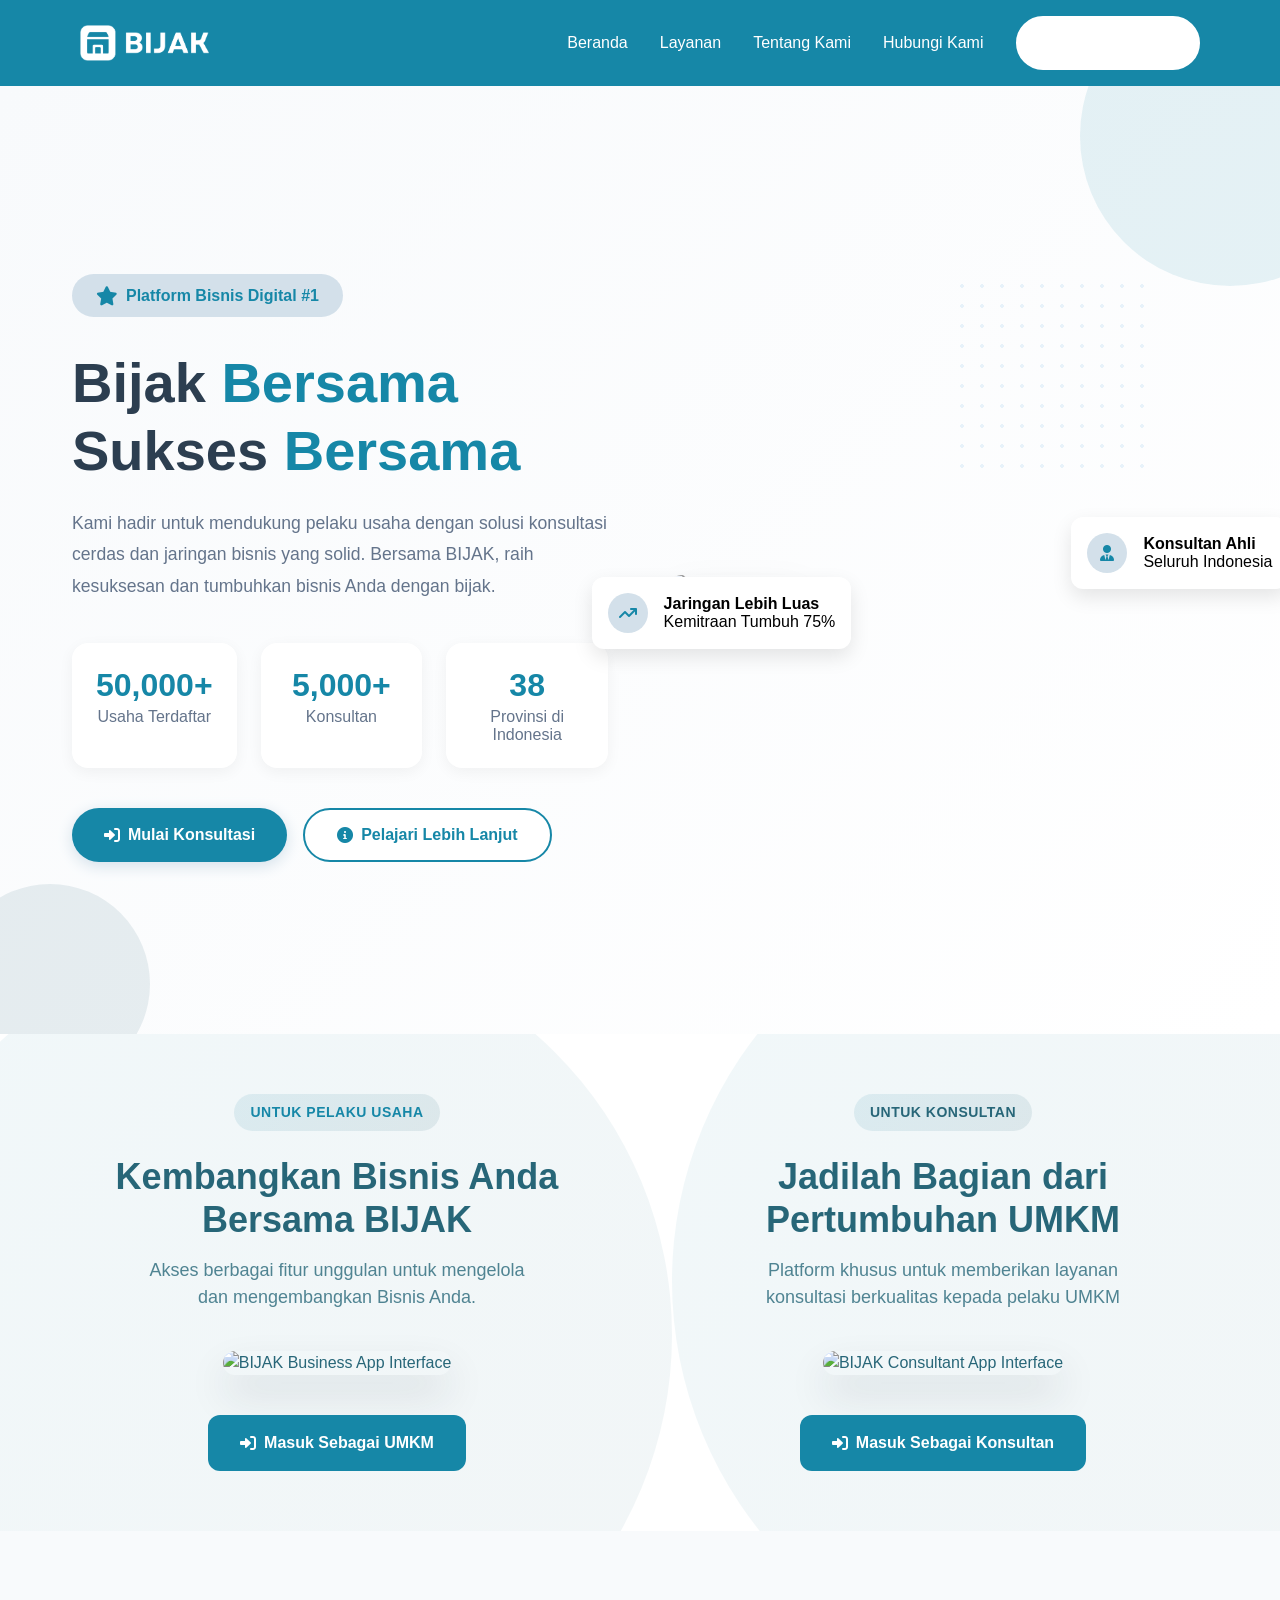
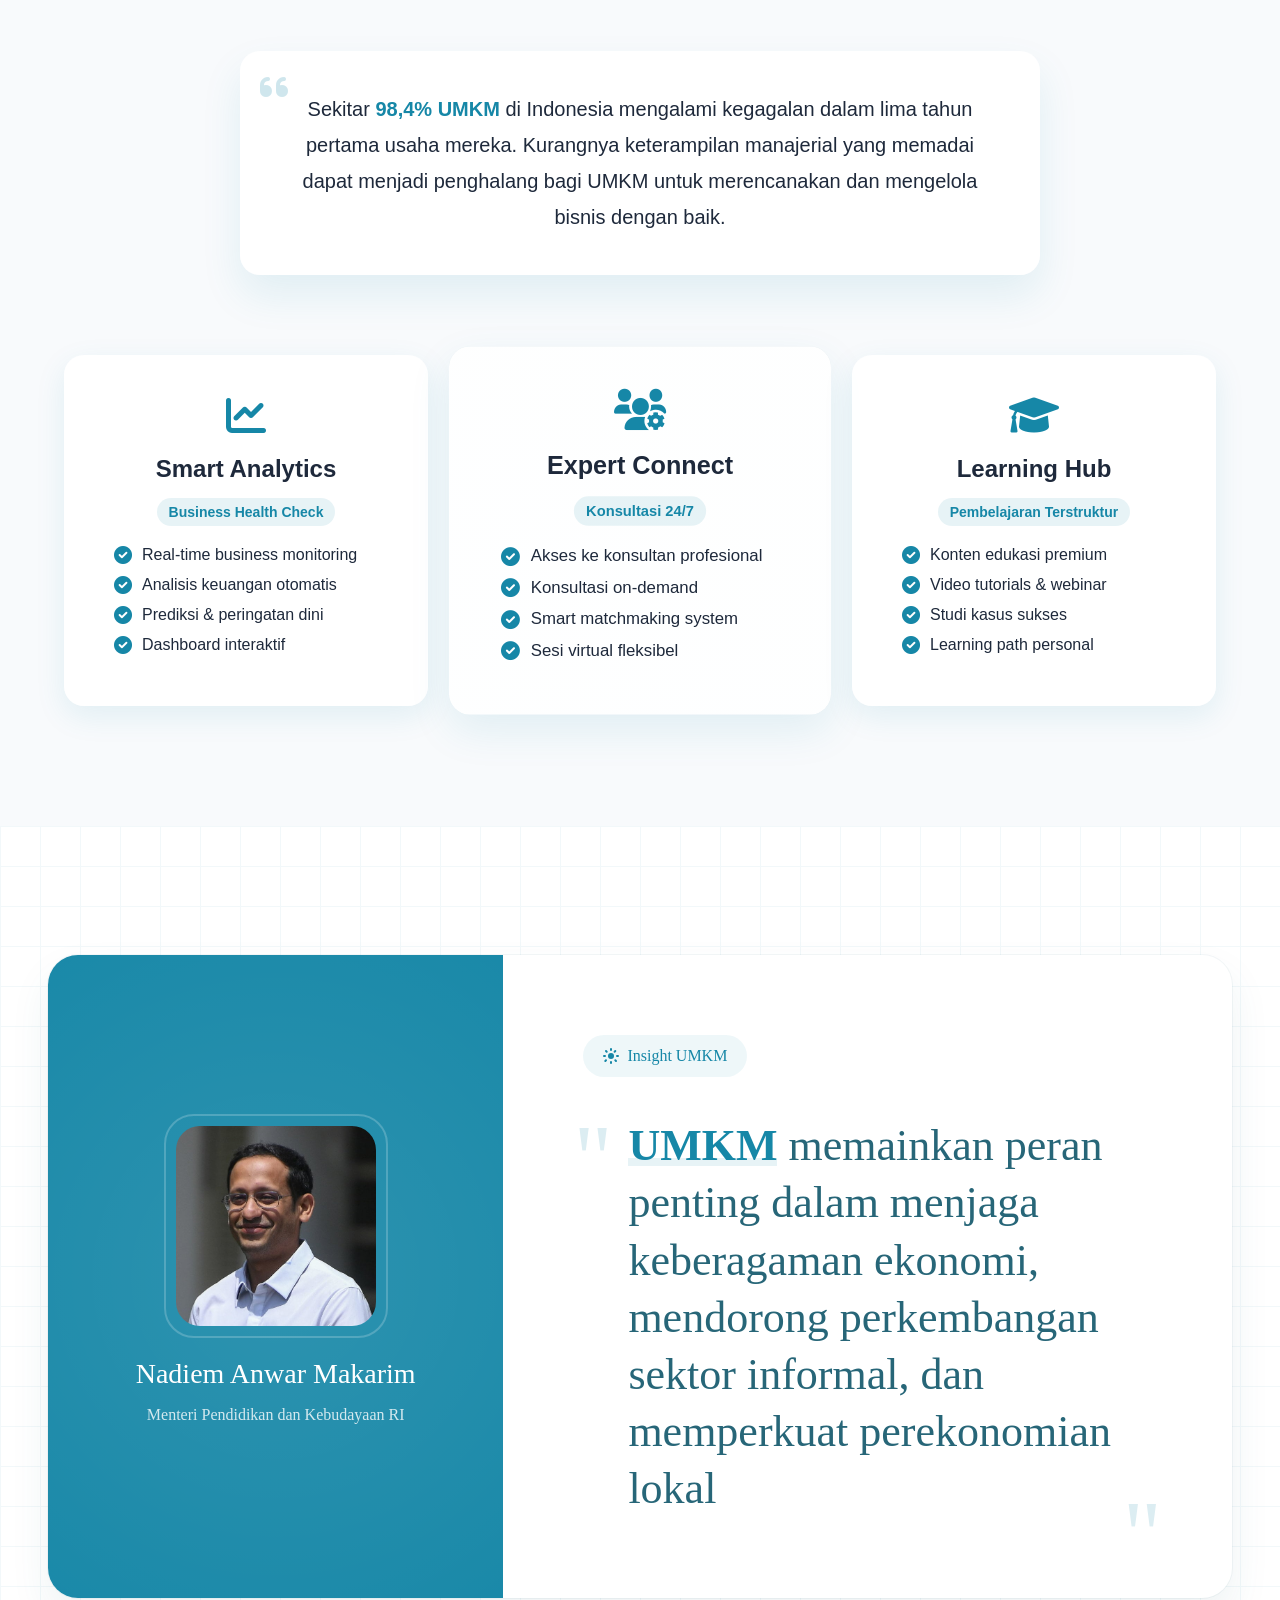
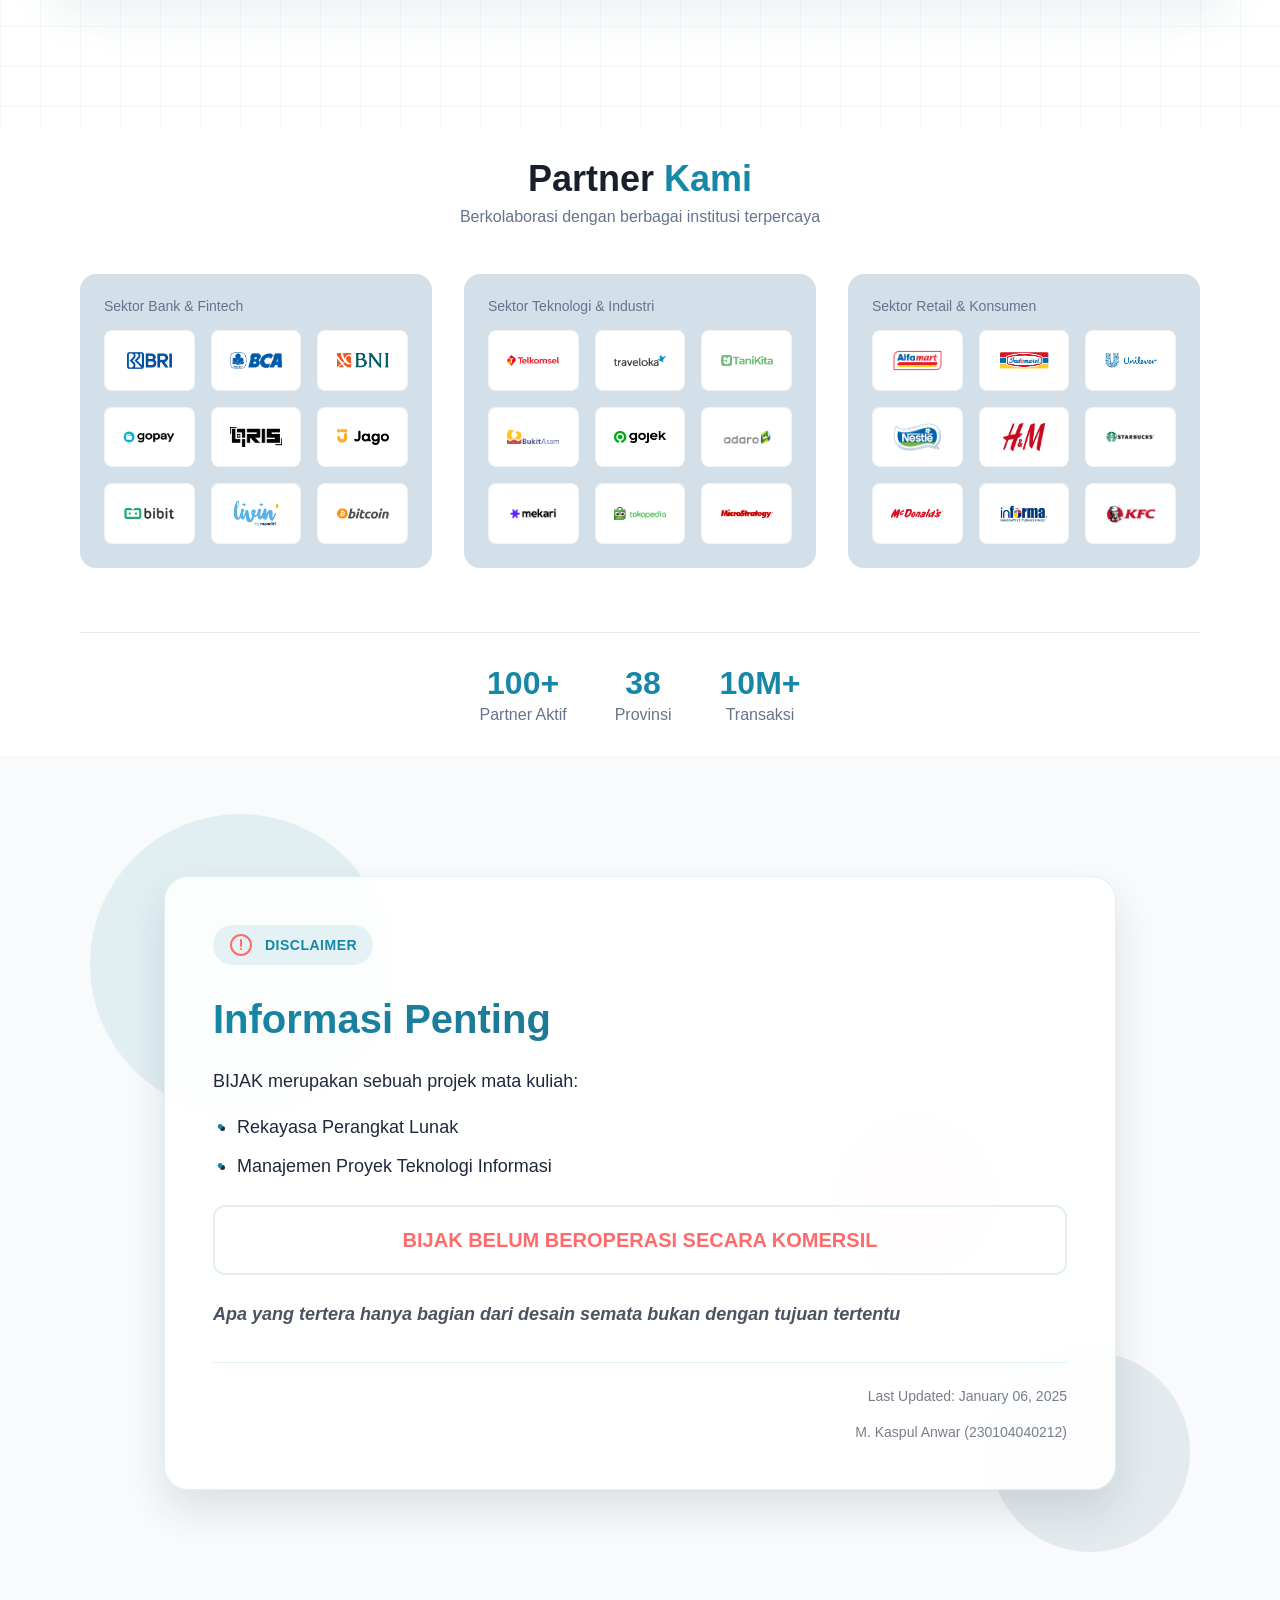
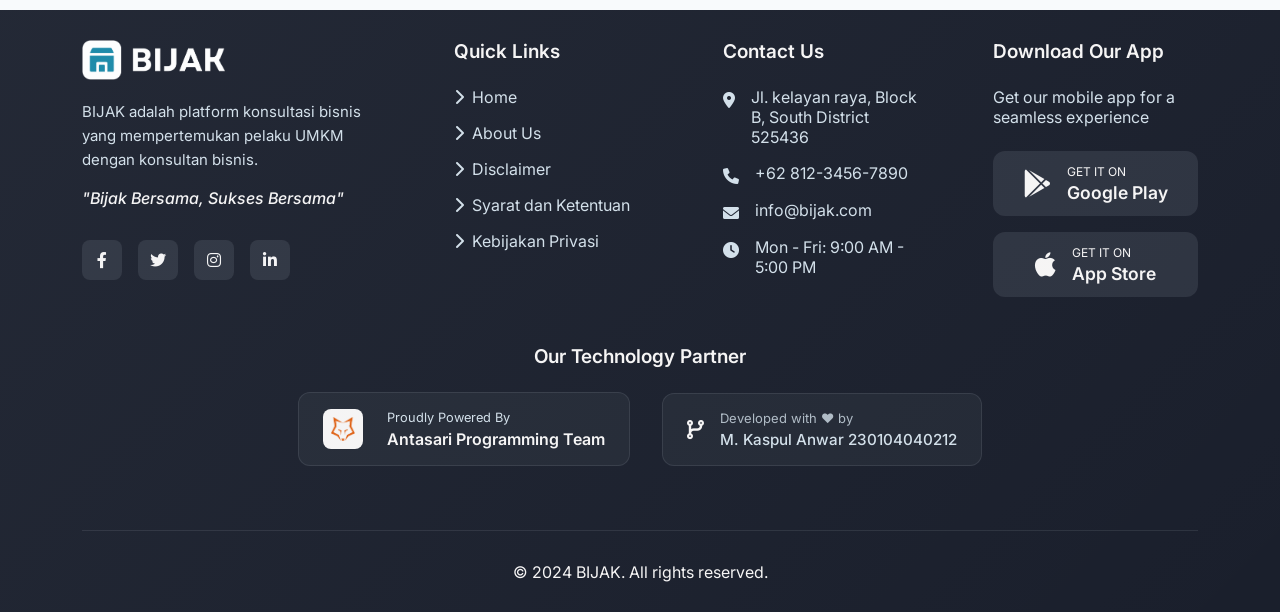
==== commit dd1be1eb: "update" ====
--- a/public/index.html
+++ b/public/index.html
@@ -10,21 +10,21 @@
     <link href="https://unpkg.com/aos@2.3.1/dist/aos.css" rel="stylesheet">
 
      <!-- Reset CSS - Import pertama -->
-    <link rel="stylesheet" href="../asset/css/reset.css">
+    <link rel="stylesheet" href="asset/css/reset.css">
 
     <!-- Component CSS - Import setelahnya -->
-    <link rel="stylesheet" href="../asset/css/navbar.css">
-    <link rel="stylesheet" href="../asset/css/hero.css">
-    <link rel="stylesheet" href="../asset/css/download.css">
-    <link rel="stylesheet" href="../asset/css/fitur.css">
-    <link rel="stylesheet" href="../asset/css/quote.css">
-    <link rel="stylesheet" href="../asset/css/partners.css">
-    <link rel="stylesheet" href="../asset/css/peringatan.css">
-    <link rel="stylesheet" href="../asset/css/footer.css">
+    <link rel="stylesheet" href="asset/css/navbar.css">
+    <link rel="stylesheet" href="asset/css/hero.css">
+    <link rel="stylesheet" href="asset/css/download.css">
+    <link rel="stylesheet" href="asset/css/fitur.css">
+    <link rel="stylesheet" href="asset/css/quote.css">
+    <link rel="stylesheet" href="asset/css/partners.css">
+    <link rel="stylesheet" href="asset/css/peringatan.css">
+    <link rel="stylesheet" href="asset/css/footer.css">
 
     <!-- Favicon untuk browser -->
-    <link rel="icon" type="image/png" sizes="32x32" href="../asset/design/favicon/favicon.ico">
-    <link rel="icon" type="image/png" sizes="16x16" href="../asset/design/favicon/favicon.ico">
+    <link rel="icon" type="image/png" sizes="32x32" href="asset/design/favicon/favicon.ico">
+    <link rel="icon" type="image/png" sizes="16x16" href="asset/design/favicon/favicon.ico">
     
     <!-- Favicon untuk iOS -->
     <link rel="apple-touch-icon" sizes="180x180" href="../asset/design/favicon/apple.png">
@@ -47,12 +47,12 @@
 <body>
     <nav class="navbar">
         <div class="logo">
-            <img src="../asset/design/logo/navbar1.png" alt="BIJAK Logo">
+            <img src="asset/design/logo/navbar1.png" alt="BIJAK Logo">
         </div>
     
         <div class="nav-links">
             <div class="mobile-logo">
-                <img src="../asset/design/logo/navbar1.png" alt="BIJAK Logo">
+                <img src="asset/design/logo/navbar1.png" alt="BIJAK Logo">
             </div>
             
             <a href="#beranda">Beranda</a>
@@ -60,8 +60,9 @@
             <a href="#tentang">Tentang Kami</a>
             <a href="#kontak">Hubungi Kami</a>
             <div class="auth-buttons">
-                <button class="btn btn-konsultasi">Mulai Konsultasi</button>
-            </div>
+                <a href="login.html" class="btn btn-konsultasi">Mulai Konsultasi</a>
+            </div>
+            
 
             <!-- Tambahkan footer text -->
             <div class="mobile-footer">
@@ -131,9 +132,9 @@
                 </div>
 
                 <div class="hero-image-container">
-                    <img src="../asset/imgs/hero.jpg" 
+                    <img src="asset/imgs/hero.jpg" 
                          alt="TaniKita Platform" 
-                         class="hero-image">
+                         class="hero-image" loading="lazy">
                     
                     <div class="feature-card card-farmer">
                         <div class="feature-icon">
@@ -178,7 +179,8 @@
                         Akses berbagai fitur unggulan untuk mengelola dan mengembangkan Bisnis Anda.
                     </p>
                     <div class="bijak__app-preview">
-                        <img src="../asset/design/user-interface/home.svg" alt="BIJAK Business App Interface">
+                        <img src="asset/design/user-interface/home.svg" 
+                        alt="BIJAK Business App Interface" loading="lazy">
                     </div>
                     <a href="#download" class="bijak__download-btn">
                         <i class="fa-solid fa-right-to-bracket"></i>
@@ -194,7 +196,8 @@
                         Platform khusus untuk memberikan layanan konsultasi berkualitas kepada pelaku UMKM
                     </p>
                     <div class="bijak__app-preview">
-                        <img src="../asset/design/user-interface/consultant.svg" alt="BIJAK Consultant App Interface">
+                        <img src="asset/design/user-interface/consultant.svg" 
+                        alt="BIJAK Consultant App Interface" loading="lazy">
                     </div>
                     <a href="#download" class="bijak__download-btn bijak__download-btn--consultant">
                         <i class="fa-solid fa-right-to-bracket"></i>
@@ -284,7 +287,8 @@
                 <div class="bijak__content-left">
                     <div class="bijak__author-profile">
                         <div class="bijak__author-image">
-                            <img src="../asset/imgs/nadiem.jpg" alt="Nadiem Makarim">
+                            <img src="asset/imgs/nadiem.jpg" 
+                            alt="Nadiem Makarim" loading="lazy">
                             <div class="bijak__image-backdrop"></div>
                         </div>
                         <div class="bijak__author-info">
@@ -339,31 +343,31 @@
                     <div class="category-label">Sektor Bank & Fintech</div>
                     <div class="logo-group">
                         <div class="partner-logo" >
-                            <img src="../asset/imgs/bri.png" alt="Bank BRI">
-                        </div>
-                        <div class="partner-logo" >
-                            <img src="../asset/imgs/bca.png" alt="Bank BCA">
-                        </div>
-                        <div class="partner-logo" >
-                            <img src="../asset/imgs/bni.png" alt="Bank BNI">
-                        </div>
-                        <div class="partner-logo" >
-                            <img src="../asset/imgs/gopay.png" alt="gopay">
-                        </div>
-                        <div class="partner-logo" >
-                            <img src="../asset/imgs/qris.png" alt="qris">
-                        </div>
-                        <div class="partner-logo" >
-                            <img src="../asset/imgs/jago.png" alt="bank Jago">
-                        </div>
-                        <div class="partner-logo" >
-                            <img src="../asset/imgs/bibit.png" alt="bibit">
-                        </div>
-                        <div class="partner-logo" >
-                            <img src="../asset/imgs/mandiri.png" alt="Mandiri">
-                        </div>
-                        <div class="partner-logo" >
-                            <img src="../asset/imgs/bitcoin.png" alt="Bitcoin">
+                            <img src="asset/imgs/bri.png" alt="Bank BRI" loading="lazy">
+                        </div>
+                        <div class="partner-logo" >
+                            <img src="asset/imgs/bca.png" alt="Bank BCA" loading="lazy">
+                        </div>
+                        <div class="partner-logo" >
+                            <img src="asset/imgs/bni.png" alt="Bank BNI" loading="lazy">
+                        </div>
+                        <div class="partner-logo" >
+                            <img src="asset/imgs/gopay.png" alt="gopay" loading="lazy">
+                        </div>
+                        <div class="partner-logo" >
+                            <img src="asset/imgs/qris.png" alt="qris" loading="lazy">
+                        </div>
+                        <div class="partner-logo" >
+                            <img src="asset/imgs/jago.png" alt="bank Jago" loading="lazy">
+                        </div>
+                        <div class="partner-logo" >
+                            <img src="asset/imgs/bibit.png" alt="bibit" loading="lazy">
+                        </div>
+                        <div class="partner-logo" >
+                            <img src="asset/imgs/mandiri.png" alt="Mandiri" loading="lazy">
+                        </div>
+                        <div class="partner-logo" >
+                            <img src="asset/imgs/bitcoin.png" alt="Bitcoin" loading="lazy">
                         </div>
                     </div>
                 </div>
@@ -371,32 +375,32 @@
                     <div class="category-label">Sektor Teknologi & Industri</div>
                     <div class="logo-group">
                         <div class="partner-logo" >
-                            <img src="../asset/imgs/telkomsel.png" alt="Telkomsel">
+                            <img src="asset/imgs/telkomsel.png" alt="Telkomsel" loading="lazy">
                         </div>
                         
                         <div class="partner-logo" >
-                            <img src="../asset/imgs/traveloka.png" alt="Traveloka">
-                        </div>
-                        <div class="partner-logo" >
-                            <img src="../asset/imgs/tanikita.png" alt="TaniKita">
-                        </div>
-                        <div class="partner-logo" >
-                            <img src="../asset/imgs/bukitasam.png" alt="Bukit Asam">
-                        </div>
-                        <div class="partner-logo" >
-                            <img src="../asset/imgs/gojek.png" alt="Gojek">
-                        </div>
-                        <div class="partner-logo" >
-                            <img src="../asset/imgs/adaro.png" alt="Adaro">
-                        </div>
-                        <div class="partner-logo" >
-                            <img src="../asset/imgs/mekari.png" alt="Mekari">
-                        </div>
-                        <div class="partner-logo" >
-                            <img src="../asset/imgs/tokopedia.png" alt="Gojek">
-                        </div>
-                        <div class="partner-logo" >
-                            <img src="../asset/imgs/microstrategy.png" alt="Microstrategy">
+                            <img src="asset/imgs/traveloka.png" alt="Traveloka" loading="lazy">
+                        </div>
+                        <div class="partner-logo" >
+                            <img src="asset/imgs/tanikita.png" alt="TaniKita" loading="lazy">
+                        </div>
+                        <div class="partner-logo" >
+                            <img src="asset/imgs/bukitasam.png" alt="Bukit Asam" loading="lazy">
+                        </div>
+                        <div class="partner-logo" >
+                            <img src="asset/imgs/gojek.png" alt="Gojek" loading="lazy">
+                        </div>
+                        <div class="partner-logo" >
+                            <img src="asset/imgs/adaro.png" alt="Adaro" loading="lazy">
+                        </div>
+                        <div class="partner-logo" >
+                            <img src="asset/imgs/mekari.png" alt="Mekari" loading="lazy">
+                        </div>
+                        <div class="partner-logo" >
+                            <img src="asset/imgs/tokopedia.png" alt="Gojek" loading="lazy">
+                        </div>
+                        <div class="partner-logo" >
+                            <img src="asset/imgs/microstrategy.png" alt="Microstrategy" loading="lazy">
                         </div>
                     </div>
                 </div>
@@ -406,31 +410,31 @@
                     <div class="category-label">Sektor Retail & Konsumen</div>
                     <div class="logo-group">
                         <div class="partner-logo" >
-                            <img src="../asset/imgs/alfamart.png" alt="Alfamart">
-                        </div>
-                        <div class="partner-logo" >
-                            <img src="../asset/imgs/indomaret.png" alt="Indomaret">
-                        </div>
-                        <div class="partner-logo" >
-                            <img src="../asset/imgs/unilever.png" alt="Unilever">
-                        </div>
-                        <div class="partner-logo" >
-                            <img src="../asset/imgs/nestle.png" alt="Nestle">
-                        </div>
-                        <div class="partner-logo" >
-                            <img src="../asset/imgs/hm.jpeg" alt="h&m">
-                        </div>
-                        <div class="partner-logo" >
-                            <img src="../asset/imgs/starbuck.png" alt="Starbuck">
-                        </div>
-                        <div class="partner-logo" >
-                            <img src="../asset/imgs/mcdonald.png" alt="McDonald">
-                        </div>
-                        <div class="partner-logo" >
-                            <img src="../asset/imgs/informa.png" alt="Informa">
-                        </div>
-                        <div class="partner-logo" >
-                            <img src="../asset/imgs/kfc.png" alt="KFC">
+                            <img src="asset/imgs/alfamart.png" alt="Alfamart" loading="lazy">
+                        </div>
+                        <div class="partner-logo" >
+                            <img src="asset/imgs/indomaret.png" alt="Indomaret" loading="lazy">
+                        </div>
+                        <div class="partner-logo" >
+                            <img src="asset/imgs/unilever.png" alt="Unilever" loading="lazy">
+                        </div>
+                        <div class="partner-logo" >
+                            <img src="asset/imgs/nestle.png" alt="Nestle" loading="lazy">
+                        </div>
+                        <div class="partner-logo" >
+                            <img src="asset/imgs/hm.jpeg" alt="h&m" loading="lazy">
+                        </div>
+                        <div class="partner-logo" >
+                            <img src="asset/imgs/starbuck.png" alt="Starbuck" loading="lazy">
+                        </div>
+                        <div class="partner-logo" >
+                            <img src="asset/imgs/mcdonald.png" alt="McDonald" loading="lazy">
+                        </div>
+                        <div class="partner-logo" >
+                            <img src="asset/imgs/informa.png" alt="Informa" loading="lazy">
+                        </div>
+                        <div class="partner-logo" >
+                            <img src="asset/imgs/kfc.png" alt="KFC" loading="lazy">
                         </div>
                     </div>
                 </div>
@@ -503,7 +507,7 @@
                 <!-- Brand Section -->
                 <div class="footer-section">
                     <div class="footer-logo">
-                        <img src="../asset/design/logo/navbar1.png" alt="BIJAK Logo">
+                        <img src="asset/design/logo/navbar1.png" alt="BIJAK Logo" loading="lazy">
                         <p class="brand-description">BIJAK adalah platform konsultasi bisnis yang mempertemukan pelaku UMKM dengan konsultan bisnis.</p>
                         <p class="footer-motto">"Bijak Bersama, Sukses Bersama"</p>
                     </div>
@@ -578,7 +582,7 @@
                 <div class="powered-wrapper">
                     <div class="powered-content">
                         <div class="powered-logo">
-                            <img src="../asset/design/logo/apt.png" alt="APT Logo">
+                            <img src="asset/design/logo/apt.png" alt="APT Logo" loading="lazy">
                         </div>
                         <div class="powered-text">
                             <span class="powered-label">Proudly Powered By</span>
@@ -605,9 +609,9 @@
             </div>
         </div>
     </footer>
-    <script src="src/js/navbar.js"></script>
-    <script src="src/js/quote.js"></script>
-    <script src="src/js/partner.js"></script>
+    <script src="asset/js/navbar.js"></script>
+    <script src="asset/js/quote.js"></script>
+    <script src="asset/js/partner.js"></script>
     <script src="https://unpkg.com/aos@2.3.1/dist/aos.js"></script>
     <script>
 
--- a/public/asset/css/navbar.css
+++ b/public/asset/css/navbar.css
@@ -0,0 +1,299 @@
+/* Reset CSS */
+*, *::before, *::after {
+    margin: 0;
+    padding: 0;
+    box-sizing: border-box;
+}
+
+html, body {
+    width: 100%;
+    max-width: 100vw;
+    overflow-x: hidden;
+    margin: 0;
+    padding: 0;
+}
+
+/* Overlay Styles */
+.overlay {
+    display: none;
+    position: fixed;
+    top: 0;
+    left: 0;
+    width: 100vw;
+    height: 100vh;
+    background: rgba(255, 255, 255, 0.15);
+    backdrop-filter: blur(8px);
+    -webkit-backdrop-filter: blur(8px);
+    opacity: 0;
+    visibility: hidden;
+    z-index: 998;
+    transition: all 0.3s ease;
+    margin: 0;
+    padding: 0;
+}
+
+.overlay.active {
+    display: block;
+    opacity: 1;
+    visibility: visible;
+}
+
+/* Navbar Styles */
+.navbar {
+    background-color: #1687A7;
+    padding: 16px 80px;
+    position: relative;
+    width: 100%;
+    max-width: 100%;
+    top: 0;
+    left: 0;
+    z-index: 997;
+    display: flex;
+    justify-content: space-between;
+    align-items: center;
+    transition: all 0.3s ease;
+}
+
+/* Logo Styles */
+.logo img {
+    height: 36px;
+    width: auto;
+    display: block;
+}
+
+/* Navigation Links - Desktop Default */
+.nav-links {
+    display: flex;
+    align-items: center;
+    gap: 2rem;
+}
+
+.nav-content {
+    display: flex;
+    align-items: center;
+    gap: 2rem;
+}
+
+.nav-links a {
+    color: white;
+    text-decoration: none;
+    font-family: 'Segoe UI', sans-serif;
+    font-weight: 500;
+    font-size: 1rem;
+    position: relative;
+    transition: all 0.3s ease;
+}
+
+.nav-links a::after {
+    content: '';
+    position: absolute;
+    bottom: -5px;
+    left: 0;
+    width: 0;
+    height: 2px;
+    background-color: white;
+    transition: width 0.3s ease;
+}
+
+.nav-links a:hover::after {
+    width: 100%;
+}
+
+/* Auth Buttons */
+.auth-buttons {
+    display: flex;
+    gap: 1rem;
+    align-items: center;
+}
+
+/* Button Konsultasi Styles */
+.btn-konsultasi {
+    background: white;
+    border: 2px solid white;
+    color: #1687A7;
+    padding: 0.8rem 1.5rem;
+    border-radius: 50px;
+    font-family: 'Segoe UI', sans-serif;
+    font-weight: 600;
+    font-size: 0.9rem;
+    cursor: pointer;
+    transition: all 0.4s cubic-bezier(0.175, 0.885, 0.32, 1.275);
+    position: relative;
+    overflow: hidden;
+    text-decoration: none;
+}
+
+.btn-konsultasi:hover {
+    transform: translateY(-3px) scale(1.05);
+    box-shadow: 0 10px 20px rgba(0,0,0,0.1);
+}
+
+.btn-konsultasi:active {
+    transform: translateY(-1px) scale(1.02);
+}
+
+/* Hamburger Menu */
+.hamburger {
+    display: none;
+    cursor: pointer;
+    width: 30px;
+    height: 20px;
+    position: relative;
+    z-index: 1002;
+}
+
+.hamburger span {
+    display: block;
+    position: absolute;
+    height: 3px;
+    width: 100%;
+    background: white;
+    border-radius: 3px;
+    transition: all 0.3s ease;
+}
+
+.hamburger span:nth-child(1) { top: 0; }
+.hamburger span:nth-child(2) { top: 8px; }
+.hamburger span:nth-child(3) { top: 16px; }
+
+/* Hamburger Animation */
+.hamburger.active span:nth-child(1) {
+    transform: rotate(45deg);
+    top: 8px;
+}
+
+.hamburger.active span:nth-child(2) {
+    opacity: 0;
+}
+
+.hamburger.active span:nth-child(3) {
+    transform: rotate(-45deg);
+    top: 8px;
+}
+
+/* Mobile Logo in Off-canvas */
+.mobile-logo {
+    display: none;
+    width: 100%; /* Tambahkan ini */
+    text-align: left; /* Tambahkan ini */
+}
+
+/* Mobile Footer */
+.mobile-footer {
+    display: none;
+}
+
+/* Mobile Responsive */
+@media (max-width: 768px) {
+    .navbar {
+        padding: 16px max(24px, env(safe-area-inset-right));
+        width: 100%;
+        max-width: 100%;
+        overflow: hidden;
+    }
+
+    .hamburger {
+        display: block;
+    }
+
+    .mobile-logo {
+        display: block;
+        margin-bottom: 2rem;
+        text-align: left; /* Tambahkan ini */
+    }
+
+    .mobile-logo img {
+        height: 36px;
+        width: auto;
+        margin-left: 0; /* Tambahkan ini */
+    }
+
+    .nav-links {
+        position: fixed;
+        top: 0;
+        right: -70%;
+        height: 100vh;
+        width: 70%;
+        max-width: 70%;
+        background: #1687A7;
+        display: flex;
+        flex-direction: column;
+        padding: 2rem;
+        transition: all 0.5s ease;
+        box-shadow: -5px 0 15px rgba(0, 0, 0, 0.2);
+        z-index: 1001;
+        overflow-y: auto;
+        overflow-x: hidden;
+    }
+
+    .nav-content {
+        display: flex;
+        flex-direction: column;
+        width: 100%;
+        flex: 1;
+        gap: 1rem;
+    }
+
+    .nav-links.active {
+        right: 0;
+    }
+
+    .nav-links a {
+        width: 100%;
+        padding: 0.5rem 0;
+        font-size: 1.1rem;
+    }
+
+    .nav-links a:not(:last-child) {
+        border-bottom: 1px solid rgba(255, 255, 255, 0.1);
+        padding-bottom: 1rem;
+        margin-bottom: 0.5rem;
+    }
+
+    .auth-buttons {
+        width: 100%;
+        flex-direction: column;
+        gap: 1rem;
+        margin-bottom: 2rem;
+    }
+
+    .btn-konsultasi {
+        width: 100%;
+        text-align: center;
+    }
+
+    .mobile-footer {
+        display: block;
+        width: 100%;
+        text-align: center;
+        color: white;
+        font-family: 'Segoe UI', sans-serif;
+        font-size: 0.8rem;
+        padding: 0;
+        margin-top: auto;
+    }
+
+    body.menu-open {
+        overflow: hidden;
+        position: fixed;
+        width: 100%;
+        height: 100%;
+        left: 0;
+        right: 0;
+    }
+}
+
+/* Backdrop Filter Support */
+@supports (backdrop-filter: blur(8px)) or (-webkit-backdrop-filter: blur(8px)) {
+    .overlay {
+        background: rgba(255, 255, 255, 0.1);
+        backdrop-filter: blur(8px);
+        -webkit-backdrop-filter: blur(8px);
+    }
+}
+
+@supports not ((backdrop-filter: blur(8px)) or (-webkit-backdrop-filter: blur(8px))) {
+    .overlay {
+        background: rgba(255, 255, 255, 0.9);
+    }
+}
--- a/public/asset/css/hero.css
+++ b/public/asset/css/hero.css
@@ -0,0 +1,315 @@
+:root {
+    --primary-color: #1687A7;
+    --primary-dark: #276678;
+    --secondary-color: #276678;
+    --accent-color: #3498DB;
+    --text-dark: #2C3E50;
+    --text-light: #ECF0F1;
+    --bg-light: #F8FAFC;
+}
+
+/* Adjust hero section */
+.hero-section {
+padding-top: 48px; /* Same as navbar height */
+font-family: 'Plus Jakarta Sans', sans-serif;
+}
+
+.container {
+padding-top: 2rem;
+}
+.hero-section {
+    position: relative;
+    min-height: 100vh;
+    background: linear-gradient(135deg, var(--bg-light) 0%, #ffffff 100%);
+    overflow: hidden;
+}
+
+/* Animated Background Elements */
+.bg-elements {
+    position: absolute;
+    top: 0;
+    left: 0;
+    width: 100%;
+    height: 100%;
+    z-index: 1;
+    pointer-events: none;
+}
+
+.bg-circle {
+    position: absolute;
+    border-radius: 50%;
+    opacity: 0.1;
+}
+
+.circle-1 {
+    width: 300px;
+    height: 300px;
+    background: var(--primary-color);
+    top: -100px;
+    right: -100px;
+}
+
+.circle-2 {
+    width: 200px;
+    height: 200px;
+    background: var(--secondary-color);
+    bottom: -50px;
+    left: -50px;
+}
+
+.dots-pattern {
+    position: absolute;
+    width: 200px;
+    height: 200px;
+    background-image: radial-gradient(var(--accent-color) 2px, transparent 2px);
+    background-size: 20px 20px;
+    opacity: 0.1;
+    top: 20%;
+    right: 10%;
+}
+
+/* Main Content Container */
+.container {
+    max-width: 1200px;
+    margin: 0 auto;
+    padding: 2rem;
+    position: relative;
+    z-index: 2;
+}
+
+.hero-grid {
+    display: grid;
+    grid-template-columns: 1fr 1fr;
+    gap: 4rem;
+    align-items: center;
+    min-height: calc(100vh - 4rem);
+}
+
+/* Left Content Section */
+.hero-content {
+    animation: fadeInUp 1s ease;
+}
+
+.hero-badge {
+    display: inline-flex;
+    align-items: center;
+    gap: 0.5rem;
+    background: #D3E0EA;
+    color: var(--primary-color);
+    padding: 0.75rem 1.5rem;
+    border-radius: 50px;
+    font-weight: 600;
+    margin-bottom: 2rem;
+}
+
+.hero-badge i {
+    font-size: 1.2rem;
+}
+
+.hero-title {
+    font-size: 3.5rem;
+    line-height: 1.2;
+    margin-bottom: 1.5rem;
+    color: var(--text-dark);
+}
+
+.highlight {
+    color: var(--primary-color);
+    position: relative;
+    display: inline-block;
+}
+
+.highlight::after {
+    content: '';
+    position: absolute;
+    bottom: 0;
+    left: 0;
+    width: 100%;
+    height: 8px;
+    background: ;
+    z-index: -1;
+}
+
+.hero-description {
+    font-size: 1.1rem;
+    line-height: 1.8;
+    color: #64748B;
+    margin-bottom: 2.5rem;
+}
+
+/* Stats Section */
+.stats-container {
+    display: grid;
+    grid-template-columns: repeat(3, 1fr);
+    gap: 1.5rem;
+    margin-bottom: 2.5rem;
+}
+
+.stat-card {
+    background: white;
+    padding: 1.5rem;
+    border-radius: 16px;
+    box-shadow: 0 4px 15px rgba(0, 0, 0, 0.05);
+    text-align: center;
+    transition: transform 0.3s ease;
+}
+
+.stat-card:hover {
+    transform: translateY(-5px);
+}
+
+.stat-number {
+    font-size: 2rem;
+    font-weight: 700;
+    color: var(--primary-color);
+    margin-bottom: 0.5rem;
+}
+
+.stat-label {
+    color: #64748B;
+    font-size: 0.9rem;
+}
+
+/* CTA Buttons */
+.cta-group {
+    display: flex;
+    gap: 1rem;
+    margin-bottom: 2rem;
+}
+
+.btn {
+    padding: 1rem 2rem;
+    border-radius: 50px;
+    font-weight: 600;
+    text-decoration: none;
+    display: inline-flex;
+    align-items: center;
+    gap: 0.5rem;
+    transition: all 0.3s ease;
+}
+
+.btn-primary {
+    background: var(--primary-color);
+    color: white;
+    box-shadow: 0 4px 15px #D3E0EA;
+}
+
+.btn-primary:hover {
+    background: var(--primary-dark);
+    transform: translateY(-2px);
+}
+
+.btn-secondary {
+    background: white;
+    color: var(--primary-color);
+    border: 2px solid var(--primary-color);
+}
+
+.btn-secondary:hover {
+    background: #D3E0EA;
+}
+
+/* Right Content - Image Section */
+.hero-image-container {
+    position: relative;
+    animation: float 6s ease-in-out infinite;
+}
+
+.hero-image {
+    width: 100%;
+    border-radius: 20px;
+    box-shadow: 0 20px 40px rgba(0, 0, 0, 0.1);
+}
+
+/* Floating Cards */
+.feature-card {
+    position: absolute;
+    background: white;
+    padding: 1rem;
+    border-radius: 12px;
+    box-shadow: 0 8px 20px rgba(0, 0, 0, 0.1);
+    display: flex;
+    align-items: center;
+    gap: 1rem;
+    animation: float 5s ease-in-out infinite;
+}
+
+.card-farmer {
+    top: 10%;
+    left: -15%;
+}
+
+.card-delivery {
+    bottom: 20%;
+    right: -15%;
+}
+
+.feature-icon {
+    width: 40px;
+    height: 40px;
+    background: #D3E0EA;
+    border-radius: 50%;
+    display: flex;
+    align-items: center;
+    justify-content: center;
+    color: var(--primary-color);
+}
+
+/* Animations */
+@keyframes float {
+    0%, 100% {
+        transform: translateY(0);
+    }
+    50% {
+        transform: translateY(-20px);
+    }
+}
+
+@keyframes fadeInUp {
+    from {
+        opacity: 0;
+        transform: translateY(20px);
+    }
+    to {
+        opacity: 1;
+        transform: translateY(0);
+    }
+}
+
+/* Responsive Design */
+@media (max-width: 1024px) {
+    .hero-grid {
+        grid-template-columns: 1fr;
+        gap: 2rem;
+    }
+
+    .hero-title {
+        font-size: 2.5rem;
+    }
+
+    .hero-image-container {
+        order: -1;
+    }
+
+    .feature-card {
+        display: none;
+    }
+}
+
+@media (max-width: 768px) {
+    .hero-section {
+        padding-top: 48px;
+    }
+    .stats-container {
+        grid-template-columns: 1fr;
+    }
+
+    .cta-group {
+        flex-direction: column;
+    }
+
+    .btn {
+        width: 100%;
+        justify-content: center;
+    }
+}
--- a/public/asset/css/download.css
+++ b/public/asset/css/download.css
@@ -0,0 +1,215 @@
+:root {
+/* Fonts */
+    --bijak-font: 'Plus Jakarta Sans', -apple-system, BlinkMacSystemFont, sans-serif;
+            
+/* Primary Colors */
+    --bijak-primary: #1687A7;
+    --bijak-dark: #276678;
+    --bijak-white: #FFFFFF;
+
+/* Gradient Colors */
+    --bijak-gradient-primary: linear-gradient(135deg, #1687A7, #276678);
+    --bijak-gradient-light: linear-gradient(135deg, rgba(22, 135, 167, 0.1), rgba(39, 102, 120, 0.1));
+
+/* Background Colors */
+    --bijak-bg-light: #F6F8F9;
+    --bijak-bg-white: #FFFFFF;
+
+/* Text Colors */
+    --bijak-text-primary: #276678;
+    --bijak-text-secondary: rgba(39, 102, 120, 0.8);
+    --bijak-text-light: #FFFFFF;
+
+/* Shadow Effects */
+    --bijak-shadow-sm: 0 2px 4px rgba(39, 102, 120, 0.05);
+    --bijak-shadow-md: 0 8px 24px rgba(39, 102, 120, 0.1);
+    --bijak-shadow-lg: 0 20px 40px rgba(39, 102, 120, 0.15);
+
+/* Spacing */
+    --bijak-space-xs: 4px;
+    --bijak-space-sm: 8px;
+    --bijak-space-md: 16px;
+    --bijak-space-lg: 24px;
+    --bijak-space-xl: 32px;
+    --bijak-space-2xl: 40px;
+    --bijak-space-3xl: 60px;
+
+/* Border Radius */
+    --bijak-radius-sm: 8px;
+    --bijak-radius-md: 12px;
+    --bijak-radius-lg: 20px;
+}
+
+/* Animation Keyframes */
+    @keyframes floatAnimation {
+        0%, 100% { transform: translateY(0); }
+        50% { transform: translateY(-10px); }
+    }
+
+    @keyframes patternFloat {
+        0% { transform: translate(0, 0) rotate(0deg); }
+        50% { transform: translate(-20px, 20px) rotate(5deg); }
+        100% { transform: translate(0, 0) rotate(0deg); }
+    }
+
+/* Main Styles */
+    .bijak__apps {
+        padding: var(--bijak-space-3xl) 0;
+        position: relative;
+        overflow: hidden;
+        font-family: var(--bijak-font);
+        line-height: 1.5;
+        color: var(--bijak-text-primary);
+        background: var(--bijak-bg-white);
+    }
+
+    .bijak__pattern {
+        position: absolute;
+        inset: 0;
+        z-index: 0;
+    }
+
+    .bijak__pattern::before,
+    .bijak__pattern::after {
+        content: '';
+        position: absolute;
+        width: 800px;
+        height: 800px;
+        border-radius: 50%;
+        background: var(--bijak-gradient-light);
+        opacity: 0.6;
+    }
+
+    .bijak__pattern::before {
+        top: -20%;
+        left: -10%;
+        animation: patternFloat 20s infinite ease-in-out;
+    }
+
+    .bijak__pattern::after {
+        bottom: -30%;
+        right: -15%;
+        animation: patternFloat 25s infinite ease-in-out reverse;
+    }
+
+    .bijak__apps-container {
+        max-width: 1200px;
+        margin: 0 auto;
+        padding: 0 var(--bijak-space-lg);
+        position: relative;
+        z-index: 1;
+    }
+
+    .bijak__apps-grid {
+        display: grid;
+        grid-template-columns: repeat(2, 1fr);
+        gap: var(--bijak-space-3xl);
+    }
+
+    .bijak__app-section {
+        text-align: center;
+    }
+
+    .bijak__app-tag {
+        display: inline-block;
+        padding: var(--bijak-space-sm) var(--bijak-space-md);
+        background: var(--bijak-gradient-light);
+        color: var(--bijak-primary);
+        border-radius: 100px;
+        font-size: 0.875rem;
+        font-weight: 600;
+        margin-bottom: var(--bijak-space-lg);
+        text-transform: uppercase;
+        letter-spacing: 0.5px;
+    }
+
+    .bijak__app-tag--consultant {
+        color: var(--bijak-dark);
+    }
+
+    .bijak__app-title {
+        font-size: 2.25rem;
+        font-weight: 700;
+        color: var(--bijak-text-primary);
+        margin-bottom: var(--bijak-space-md);
+        line-height: 1.2;
+    }
+
+    .bijak__app-desc {
+        font-size: 1.125rem;
+        color: var(--bijak-text-secondary);
+        margin-bottom: var(--bijak-space-2xl);
+        max-width: 400px;
+        margin-left: auto;
+        margin-right: auto;
+    }
+
+    .bijak__app-preview {
+        margin: var(--bijak-space-2xl) auto;
+        max-width: 280px;
+        animation: floatAnimation 6s infinite ease-in-out;
+    }
+
+    .bijak__app-preview img {
+        width: 100%;
+        height: auto;
+        border-radius: var(--bijak-radius-lg);
+        box-shadow: var(--bijak-shadow-lg);
+    }
+
+    .bijak__download-btn {
+        display: inline-flex;
+        align-items: center;
+        gap: var(--bijak-space-sm);
+        padding: var(--bijak-space-md) var(--bijak-space-xl);
+        background: var(--bijak-primary);
+        color: var(--bijak-text-light);
+        border: none;
+        border-radius: var(--bijak-radius-md);
+        font-size: 1rem;
+        font-weight: 600;
+        cursor: pointer;
+        transition: all 0.3s ease;
+        text-decoration: none;
+    }
+
+    .bijak__download-btn:hover {
+        transform: translateY(-2px);
+        box-shadow: var(--bijak-shadow-md);
+    }
+
+
+    .bijak__btn-icon {
+        width: 24px;
+        height: 24px;
+    }
+
+    /* Responsive Design */
+    @media (max-width: 992px) {
+        .bijak__apps-grid {
+            grid-template-columns: 1fr;
+            gap: var(--bijak-space-2xl);
+        }
+
+        .bijak__app-title {
+            font-size: 2rem;
+        }
+    }
+
+    @media (max-width: 576px) {
+        .bijak__apps {
+            padding: var(--bijak-space-2xl) 0;
+        }
+
+        .bijak__app-title {
+            font-size: 1.75rem;
+        }
+
+        .bijak__app-desc {
+            font-size: 1rem;
+        }
+
+        .bijak__app-preview {
+            max-width: 240px;
+        }
+    }
--- a/public/asset/css/fitur.css
+++ b/public/asset/css/fitur.css
@@ -0,0 +1,215 @@
+:root {
+    --bijak-feature-primary: #1687A7;
+    --bijak-feature-secondary: #276678;
+    --bijak-feature-accent: #FF6B6B;
+    --bijak-feature-bg: #F8FAFC;
+    --bijak-feature-text: #1E293B;
+    --bijak-feature-card-bg: rgba(255, 255, 255, 0.95);
+    --bijak-feature-shadow: rgba(22, 135, 167, 0.1);
+}
+
+.bijak__features {
+    padding: 120px 0;
+    background: var(--bijak-feature-bg);
+    position: relative;
+    overflow: hidden;
+    font-family: 'Plus Jakarta Sans', sans-serif;
+}
+
+.bijak__features-container {
+    max-width: 1200px;
+    margin: 0 auto;
+    padding: 0 24px;
+}
+
+/* Stats Header Styling */
+.bijak__stats-header {
+    text-align: center;
+    margin-bottom: 80px;
+    position: relative;
+}
+
+.bijak__stats-quote {
+    max-width: 800px;
+    margin: 0 auto;
+    position: relative;
+    padding: 40px;
+    background: var(--bijak-feature-card-bg);
+    border-radius: 20px;
+    box-shadow: 0 20px 40px var(--bijak-feature-shadow);
+}
+
+.quote-icon {
+    font-size: 2rem;
+    color: var(--bijak-feature-primary);
+    opacity: 0.2;
+    position: absolute;
+    top: 20px;
+    left: 20px;
+}
+
+.bijak__stats-text {
+    font-size: 1.25rem;
+    line-height: 1.8;
+    color: var(--bijak-feature-text);
+}
+
+.highlight {
+    color: var(--bijak-feature-primary);
+    font-weight: 700;
+}
+
+/* Features Grid */
+.bijak__features-grid {
+    display: grid;
+    grid-template-columns: repeat(3, 1fr);
+    gap: 30px;
+    margin-top: 60px;
+}
+
+.bijak__feature-card {
+    background: var(--bijak-feature-card-bg);
+    border-radius: 20px;
+    padding: 40px;
+    transition: all 0.3s ease;
+    box-shadow: 0 10px 30px var(--bijak-feature-shadow);
+    position: relative;
+    overflow: hidden;
+    text-align: center;
+}
+
+.bijak__feature-card:hover {
+    transform: translateY(-10px);
+}
+
+.bijak__feature-card.featured {
+    transform: scale(1.05);
+    box-shadow: 0 15px 40px var(--bijak-feature-shadow);
+    background: linear-gradient(
+        var(--bijak-feature-card-bg),
+        var(--bijak-feature-card-bg)
+    ) padding-box,
+    linear-gradient(45deg, 
+        rgba(22, 135, 167, 0.1), 
+        rgba(39, 102, 120, 0.1)
+    ) border-box;
+}
+
+.bijak__feature-icon {
+    font-size: 2.5rem;
+    color: var(--bijak-feature-primary);
+    margin-bottom: 20px;
+    transition: all 0.3s ease;
+    display: flex;
+    justify-content: center;
+    align-items: center;
+}
+
+.bijak__feature-card:hover .bijak__feature-icon {
+    transform: scale(1.1);
+    color: var(--bijak-feature-secondary);
+}
+
+.bijak__feature-title {
+    font-size: 1.5rem;
+    font-weight: 700;
+    color: var(--bijak-feature-text);
+    margin: 0 0 15px;
+}
+
+.bijak__feature-badge {
+    display: inline-block;
+    padding: 6px 12px;
+    background: rgba(22, 135, 167, 0.1);
+    color: var(--bijak-feature-primary);
+    border-radius: 100px;
+    font-size: 0.875rem;
+    font-weight: 600;
+    margin-bottom: 20px;
+}
+
+.bijak__feature-list {
+    list-style: none;
+    padding: 0;
+    margin: 0;
+    text-align: left;
+}
+
+.bijak__feature-list li {
+    display: flex;
+    align-items: center;
+    gap: 10px;
+    margin-bottom: 12px;
+    color: var(--bijak-feature-text);
+    font-size: 1rem;
+    padding: 0 10px;
+}
+
+.bijak__feature-list li i {
+    color: var(--bijak-feature-primary);
+    font-size: 1.125rem;
+}
+
+/* Responsive Design */
+@media (max-width: 1024px) {
+    .bijak__features-grid {
+        grid-template-columns: repeat(2, 1fr);
+    }
+}
+
+@media (max-width: 768px) {
+    .bijak__features {
+        padding: 80px 0;
+    }
+
+    .bijak__stats-quote {
+        padding: 30px;
+    }
+
+    .bijak__stats-text {
+        font-size: 1.1rem;
+    }
+
+    .bijak__features-grid {
+        grid-template-columns: 1fr;
+        gap: 20px;
+    }
+
+    .bijak__feature-card {
+        padding: 30px;
+    }
+
+    .bijak__feature-card.featured {
+        transform: scale(1);
+    }
+
+    .bijak__feature-card.featured:hover {
+        transform: translateY(-10px);
+    }
+}
+
+@media (max-width: 480px) {
+    .bijak__features {
+        padding: 60px 0;
+    }
+
+    .bijak__stats-quote {
+        padding: 24px;
+    }
+
+    .bijak__stats-text {
+        font-size: 1rem;
+    }
+
+    .quote-icon {
+        font-size: 1.5rem;
+    }
+
+    .bijak__feature-title {
+        font-size: 1.25rem;
+    }
+
+    .bijak__feature-list li {
+        font-size: 0.875rem;
+    }
+}
--- a/public/asset/css/quote.css
+++ b/public/asset/css/quote.css
@@ -0,0 +1,317 @@
+:root {
+    --bijak-gradient: linear-gradient(135deg, #1687A7, #1687A7);
+    --bijak-glass: rgba(255, 255, 255, 0.1);
+    --bijak-backdrop: blur(10px) saturate(180%);
+}
+
+.bijak__quote {
+    min-height: 100vh;
+    padding: 60px 48px;
+    background: var(--bijak-white);
+    position: relative;
+    overflow: hidden;
+    display: flex;
+    align-items: center;
+}
+
+/* Mesh Background */
+.bijak__mesh-bg {
+    position: absolute;
+    inset: 0;
+    opacity: 0.05;
+    background-image: 
+        linear-gradient(var(--bijak-primary) 1px, transparent 1px),
+        linear-gradient(90deg, var(--bijak-primary) 1px, transparent 1px);
+    background-size: 40px 40px;
+    animation: meshMove 20s linear infinite;
+}
+
+.bijak__quote-container {
+    max-width: 1400px;
+    margin: 0 auto;
+    width: 100%;
+    position: relative;
+    z-index: 1;
+}
+
+.bijak__content-card {
+    display: grid;
+    grid-template-columns: 1fr 1.6fr;
+    gap: 0;
+    background: white;
+    border-radius: 30px;
+    overflow: hidden;
+    box-shadow: 
+        0 20px 40px rgba(39, 102, 120, 0.08),
+        0 0 0 1px rgba(39, 102, 120, 0.05);
+    transition: transform 0.3s ease;
+}
+
+/* Left Column - Author */
+.bijak__content-left {
+    background: var(--bijak-gradient);
+    padding: 80px;
+    display: flex;
+    align-items: center;
+    justify-content: center;
+    position: relative;
+    overflow: hidden;
+}
+
+.bijak__content-left::before {
+    content: '';
+    position: absolute;
+    width: 200%;
+    height: 200%;
+    background: radial-gradient(circle, rgba(255,255,255,0.1) 0%, transparent 60%);
+    animation: backgroundShimmer 15s infinite linear;
+}
+
+.bijak__author-profile {
+    text-align: center;
+    color: white;
+    position: relative;
+    z-index: 1;
+}
+
+.bijak__author-image {
+    width: 200px;
+    height: 200px;
+    margin: 0 auto 32px;
+    position: relative;
+}
+
+.bijak__author-image img {
+    width: 100%;
+    height: 100%;
+    object-fit: cover;
+    border-radius: 24px;
+    position: relative;
+    z-index: 1;
+}
+
+.bijak__image-backdrop {
+    position: absolute;
+    inset: -12px;
+    border: 2px solid rgba(255,255,255,0.2);
+    border-radius: 30px;
+    animation: imageRotate 10s linear infinite;
+}
+
+.bijak__author-info h3 {
+    font-size: 1.75rem;
+    margin: 0 0 12px 0;
+    font-weight: 500;
+}
+
+.bijak__author-info p {
+    font-size: 1rem;
+    margin: 0;
+    opacity: 0.8;
+    line-height: 1.6;
+}
+
+/* Right Column - Quote */
+.bijak__content-right {
+    padding: 80px;
+    position: relative;
+    overflow: hidden;
+}
+
+.bijak__badge {
+    display: inline-flex;
+    align-items: center;
+    gap: 8px;
+    padding: 12px 20px;
+    background: rgba(22, 135, 167, 0.07);
+    border-radius: 100px;
+    color: var(--bijak-primary);
+    font-weight: 500;
+    margin-bottom: 40px;
+}
+
+.bijak__badge-icon {
+    animation: rotateIcon 4s linear infinite;
+}
+
+.bijak__quote-text {
+    font-size: 2.75rem;
+    line-height: 1.3;
+    color: var(--bijak-dark);
+    position: relative;
+    z-index: 2;
+    padding-left: 45px;
+}
+
+.bijak__quote-text::before {
+    content: '"';
+    position: absolute;
+    left: -10px;
+    top: -20px;
+    font-size: 6rem;
+    color: var(--bijak-primary);
+    opacity: 0.15;
+    font-family: serif;
+}
+
+.bijak__quote-text::after {
+    content: '"';
+    display: inline;
+    font-family: serif;
+    color: var(--bijak-primary);
+    opacity: 0.15;
+    font-size: 6rem;
+    position: absolute;
+    bottom: -80px;
+    right: -10px;
+}
+
+.bijak__highlight-word {
+    color: var(--bijak-primary);
+    font-weight: 600;
+    display: inline-block;
+    position: relative;
+}
+
+.bijak__highlight-word::after {
+    content: '';
+    position: absolute;
+    left: 0;
+    bottom: 8px;
+    width: 100%;
+    height: 8px;
+    background: rgba(22, 135, 167, 0.1);
+    z-index: -1;
+    transform-origin: left;
+    animation: highlightWidth 0.8s ease forwards;
+}
+
+/* Animations */
+@keyframes meshMove {
+    0% { transform: translateY(0) rotate(0deg); }
+    100% { transform: translateY(-40px) rotate(1deg); }
+}
+
+@keyframes backgroundShimmer {
+    0% { transform: rotate(0deg); }
+    100% { transform: rotate(360deg); }
+}
+
+@keyframes imageRotate {
+    0% { transform: rotate(0deg); }
+    100% { transform: rotate(360deg); }
+}
+
+@keyframes highlightWidth {
+    0% { transform: scaleX(0); }
+    100% { transform: scaleX(1); }
+}
+
+@keyframes rotateIcon {
+    0% { transform: rotate(0deg); }
+    100% { transform: rotate(360deg); }
+}
+
+/* Responsive Design */
+@media (max-width: 1200px) {
+    .bijak__content-left,
+    .bijak__content-right {
+        padding: 60px;
+    }
+
+    .bijak__quote-text {
+        font-size: 2.25rem;
+    }
+
+    .bijak__author-image {
+        width: 160px;
+        height: 160px;
+    }
+}
+
+@media (max-width: 992px) {
+    .bijak__content-card {
+        grid-template-columns: 1fr;
+    }
+
+    .bijak__content-left {
+        order: 2;
+        padding: 60px;
+    }
+
+    .bijak__content-right {
+        order: 1;
+    }
+
+    .bijak__author-image {
+        width: 140px;
+        height: 140px;
+    }
+
+    .bijak__author-info h3 {
+        font-size: 1.5rem;
+    }
+}
+
+@media (max-width: 768px) {
+    .bijak__quote {
+        padding: 80px 20px;
+    }
+
+    .bijak__content-right {
+        padding: 40px;
+    }
+
+    .bijak__quote-text {
+        font-size: 1.75rem;
+        padding-left: 35px;
+    }
+
+    .bijak__quote-text::before {
+        font-size: 4rem;
+        top: -15px;
+    }
+
+    .bijak__quote-text::after {
+        font-size: 4rem;
+        bottom: -60px;
+    }
+}
+
+@media (max-width: 480px) {
+    .bijak__quote {
+        padding: 40px 16px;
+    }
+
+    .bijak__content-left,
+    .bijak__content-right {
+        padding: 32px 24px;
+    }
+
+    .bijak__quote-text {
+        font-size: 1.5rem;
+        padding-left: 25px;
+    }
+
+    .bijak__quote-text::before {
+        font-size: 3rem;
+        top: -10px;
+        left: -5px;
+    }
+
+    .bijak__quote-text::after {
+        font-size: 3rem;
+        bottom: -40px;
+        right: -5px;
+    }
+
+    .bijak__author-image {
+        width: 120px;
+        height: 120px;
+    }
+
+    .bijak__badge {
+        padding: 8px 16px;
+        font-size: 0.875rem;
+    }
+}
--- a/public/asset/css/partners.css
+++ b/public/asset/css/partners.css
@@ -0,0 +1,177 @@
+:root {
+    --primary-color: #1687A7;
+    --primary-dark: #276678;
+}
+
+.partners {
+    padding: 32px 80px;
+    background: #fff;
+    font-family: 'Plus Jakarta Sans', sans-serif;
+}
+
+.partners-header {
+    text-align: center;
+    margin-bottom: 3rem;
+}
+
+.partners-header h2 {
+    font-size: 36px;
+    color: #1a1f2c;
+    margin-bottom: 0.5rem;
+}
+.partners-header span {
+    font-size: 36px;
+    color: #1687A7;
+    margin-bottom: 0.5rem;
+}
+
+.partners-header p {
+    color: #64748b;
+    font-size: 1rem;
+}
+
+.partners-grid {
+    display: grid;
+    grid-template-columns: repeat(auto-fit, minmax(250px, 1fr));
+    gap: 2rem;
+    margin-bottom: 3rem;
+}
+
+.partner-category {
+    background: #D3E0EA;
+    border-radius: 16px;
+    padding: 1.5rem;
+    transition: all 0.3s ease;
+}
+
+.partner-category:hover {
+    transform: translateY(-5px);
+    box-shadow: 0 10px 30px rgba(0, 0, 0, 0.05);
+}
+
+.category-label {
+    font-size: 0.875rem;
+    color: #64748b;
+    margin-bottom: 1rem;
+    font-weight: 500;
+}
+
+.logo-group {
+    display: grid;
+    grid-template-columns: repeat(3, 1fr);
+    gap: 1rem;
+}
+
+.partner-logo {
+    background: #fff;
+    border-radius: 8px;
+    padding: 0.75rem;
+    display: flex;
+    align-items: center;
+    justify-content: center;
+    aspect-ratio: 3/2;
+    position: relative;
+    transition: all 0.3s ease;
+    border: 1px solid rgba(0, 0, 0, 0.05); /* Tambahkan border subtle */
+}
+
+.partner-logo img {
+    max-width: 80%;
+    max-height: 80%;
+    object-fit: contain;
+    opacity: 1;
+    transition: all 0.3s ease;
+}
+
+.partner-logo:hover img {
+    transform: scale(1.05);
+    opacity: 1;
+}
+
+.partner-logo::after {
+    content: attr(data-name);
+    position: absolute;
+    bottom: -20px;
+    left: 50%;
+    transform: translateX(-50%);
+    font-size: 0.75rem;
+    color: #64748b;
+    opacity: 0;
+    transition: all 0.3s ease;
+}
+
+.partner-logo:hover::after {
+    opacity: 1;
+    bottom: -25px;
+    box-shadow: 0 8px 20px rgba(0, 0, 0, 0.1);
+}
+
+.partners-stats {
+    display: flex;
+    justify-content: center;
+    gap: 3rem;
+    margin-top: 4rem;
+    padding-top: 2rem;
+    border-top: 1px solid #e2e8f0;
+}
+
+.stat-item {
+    text-align: center;
+}
+
+.stat-number {
+    display: block;
+    font-size: 32px;
+    font-weight: 700;
+    color: var(--primary-color);
+    margin-bottom: 0.25rem;
+}
+
+.stat-label {
+    font-size: 16px;
+    color: #64748b;
+}
+
+/* Responsive Design */
+@media (max-width: 768px) {
+    .partners {
+        padding: 3rem 20px;
+    }
+
+    .partners-grid {
+        gap: 1.5rem;
+    }
+
+    .logo-group {
+        grid-template-columns: repeat(3, 1fr);
+        gap: 0.75rem;
+    }
+
+    .partners-stats {
+        flex-direction: row;
+        flex-wrap: wrap;
+        gap: 2rem;
+    }
+
+    .stat-item {
+        flex: 1 1 150px;
+    }
+}
+
+/* Animations */
+@keyframes fadeInUp {
+    from {
+        opacity: 0;
+        transform: translateY(20px);
+    }
+    to {
+        opacity: 1;
+        transform: translateY(0);
+    }
+}
+
+.partner-category {
+    animation: fadeInUp 0.5s ease forwards;
+    animation-delay: calc(var(--animation-order) * 0.1s);
+    opacity: 0;
+}
--- a/public/asset/css/peringatan.css
+++ b/public/asset/css/peringatan.css
@@ -0,0 +1,248 @@
+:root {
+    /* Colors */
+    --bijak-disclaimer-bg: #F8FAFC;
+    --bijak-disclaimer-text: #1E293B;
+    --bijak-disclaimer-primary: #1687A7;
+    --bijak-disclaimer-secondary: #276678;
+    --bijak-disclaimer-accent: #FF6B6B;
+    --bijak-disclaimer-border: rgba(22, 135, 167, 0.12);
+    
+    /* Shadows */
+    --bijak-shadow-sm: 0 2px 4px rgba(30, 41, 59, 0.05);
+    --bijak-shadow-md: 0 8px 24px rgba(30, 41, 59, 0.08);
+    --bijak-shadow-lg: 0 20px 40px rgba(30, 41, 59, 0.12);
+    
+    /* Animation */
+    --bijak-transition: 0.3s cubic-bezier(0.4, 0, 0.2, 1);
+}
+
+/* @keyframes floatAnimation {
+    0%, 100% { transform: translateY(0) rotate(0deg); }
+    50% { transform: translateY(-20px) rotate(5deg); }
+} */
+
+.bijak__disclaimer {
+    position: relative;
+    padding: 120px 0;
+    background: var(--bijak-disclaimer-bg);
+    overflow: hidden;
+    font-family: 'Plus Jakarta Sans', sans-serif;
+}
+
+.bijak__disclaimer-container {
+    max-width: 1000px;
+    margin: 0 auto;
+    padding: 0 24px;
+    position: relative;
+    z-index: 2;
+}
+
+/* Floating Shapes */
+.bijak__disclaimer-shapes {
+    position: absolute;
+    inset: 0;
+    pointer-events: none;
+}
+
+.bijak__shape {
+    position: absolute;
+    border-radius: 50%;
+    opacity: 0.1;
+}
+
+.bijak__shape--1 {
+    width: 300px;
+    height: 300px;
+    background: var(--bijak-disclaimer-primary);
+    top: -10%;
+    left: -5%;
+    animation: floatAnimation 15s infinite;
+}
+
+.bijak__shape--2 {
+    width: 200px;
+    height: 200px;
+    background: var(--bijak-disclaimer-secondary);
+    bottom: -10%;
+    right: -5%;
+    animation: floatAnimation 18s infinite reverse;
+}
+
+.bijak__shape--3 {
+    width: 150px;
+    height: 150px;
+    background: var(--bijak-disclaimer-accent);
+    top: 40%;
+    right: 15%;
+    animation: floatAnimation 20s infinite;
+}
+
+/* Content Styling */
+.bijak__disclaimer-content {
+    background: rgba(255, 255, 255, 0.9);
+    backdrop-filter: blur(10px);
+    border: 1px solid var(--bijak-disclaimer-border);
+    border-radius: 24px;
+    padding: 48px;
+    box-shadow: var(--bijak-shadow-lg);
+    position: relative;
+    transition: var(--bijak-transition);
+}
+
+.bijak__disclaimer-content:hover {
+    transform: translateY(-5px);
+    box-shadow: var(--bijak-shadow-md);
+}
+
+.bijak__disclaimer-header {
+    margin-bottom: 32px;
+}
+
+.bijak__header-wrapper {
+    display: inline-flex;
+    align-items: center;
+    gap: 12px;
+    background: rgba(22, 135, 167, 0.1);
+    padding: 8px 16px;
+    border-radius: 100px;
+}
+
+.bijak__disclaimer-icon {
+    display: flex;
+    align-items: center;
+    justify-content: center;
+    color: var(--bijak-disclaimer-accent);
+    animation: pulse 2s infinite;
+}
+
+.bijak__disclaimer-badge {
+    color: var(--bijak-disclaimer-primary);
+    font-size: 0.875rem;
+    font-weight: 600;
+    letter-spacing: 0.5px;
+    text-transform: uppercase;
+}
+
+.bijak__disclaimer-title {
+    font-size: 2.5rem;
+    color: var(--bijak-disclaimer-text);
+    margin: 0 0 24px;
+    font-weight: 700;
+    background: linear-gradient(135deg, var(--bijak-disclaimer-primary), var(--bijak-disclaimer-secondary));
+    -webkit-background-clip: text;
+    -webkit-text-fill-color: transparent;
+}
+
+.bijak__disclaimer-text {
+    font-size: 1.125rem;
+    line-height: 1.7;
+    color: var(--bijak-disclaimer-text);
+}
+
+.bijak__disclaimer-list {
+    margin: 16px 0;
+    padding-left: 24px;
+}
+
+.bijak__disclaimer-list li {
+    margin-bottom: 8px;
+    position: relative;
+}
+
+.bijak__disclaimer-list li::before {
+    content: '•';
+    color: var(--bijak-disclaimer-primary);
+    position: absolute;
+    left: -20px;
+}
+
+.bijak__disclaimer-highlight {
+    font-size: 1.25rem;
+    font-weight: 600;
+    color: var(--bijak-disclaimer-accent);
+    margin: 24px 0;
+    padding: 16px;
+    border: 2px solid var(--bijak-disclaimer-border);
+    border-radius: 12px;
+    text-align: center;
+}
+
+.bijak__disclaimer-note {
+    font-style: italic;
+    opacity: 0.8;
+}
+
+.bijak__disclaimer-footer {
+    margin-top: 32px;
+    padding-top: 24px;
+    border-top: 1px solid var(--bijak-disclaimer-border);
+    text-align: right;
+}
+
+.bijak__disclaimer-date {
+    font-size: 0.875rem;
+    color: var(--bijak-disclaimer-text);
+    opacity: 0.6;
+}
+
+/* Responsive Design */
+@media (max-width: 768px) {
+    .bijak__disclaimer-header{
+        text-align: center
+    }
+    .bijak__disclaimer {
+        padding: 80px 0;
+    }
+
+    .bijak__disclaimer-content {
+        padding: 32px;
+    }
+
+    .bijak__disclaimer-title {
+        font-size: 2rem;
+    }
+
+    .bijak__disclaimer-text {
+        font-size: 1rem;
+    }
+
+    .bijak__disclaimer-highlight {
+        font-size: 1.125rem;
+    }
+
+    .bijak__shape {
+        opacity: 0.05;
+    }
+}
+
+@media (max-width: 480px) {
+    .bijak__disclaimer {
+        padding: 60px 0;
+    }
+
+    .bijak__disclaimer-content {
+        padding: 24px;
+    }
+
+    .bijak__disclaimer-title {
+        font-size: 1.75rem;
+    }
+
+    .bijak__header-wrapper {
+        padding: 6px 12px;
+    }
+
+    .bijak__disclaimer-badge {
+        font-size: 0.75rem;
+    }
+
+    .bijak__disclaimer-icon svg {
+        width: 20px;
+        height: 20px;
+    }
+}
+
+@keyframes pulse {
+    0%, 100% { transform: scale(1); opacity: 1; }
+    50% { transform: scale(1.1); opacity: 0.8; }
+}
--- a/public/asset/css/footer.css
+++ b/public/asset/css/footer.css
@@ -0,0 +1,412 @@
+/* Reset untuk footer */
+/* html, body {
+    max-width: 100vw;
+    overflow-x: hidden;
+    margin: 0;
+    padding: 0;
+}
+
+* {
+    box-sizing: border-box;
+    margin: 0;
+    padding: 0;
+} */
+
+/* Footer Layout */
+.footer {
+    background-color: #1a1f2c;
+    color: #F6F5F5;
+    padding: 30px 50px;
+    position: relative;
+    width: 100%;
+    max-width: 100vw;
+    overflow: hidden;
+    font-family: 'Inter', sans-serif;
+}
+
+.footer::before {
+    content: '';
+    position: absolute;
+    top: 0;
+    left: 0;
+    width: 100%;
+    height: 100%;
+    background: linear-gradient(135deg, rgba(211, 224, 234, 0.05) 0%, transparent 100%);
+    pointer-events: none;
+}
+
+.footer-container {
+    max-width: 1300px;
+    width: 100%;
+    margin: 0 auto;
+    padding: 0 32px;
+    overflow-x: hidden;
+}
+
+.footer-content {
+    display: grid;
+    grid-template-columns: 1.5fr 1fr 1fr 1fr;
+    gap: 64px;
+    width: 100%;
+    max-width: 100%;
+}
+
+/* Brand Section */
+.footer-logo {
+    margin-bottom: 2rem;
+}
+
+.footer-logo img {
+    height: 40px;
+    margin-bottom: 16px;
+    max-width: 100%;
+}
+
+.brand-description {
+    color: #D3E0EA;
+    font-size: 15px;
+    line-height: 1.6;
+}
+
+.footer-motto {
+    color: #F6F5F5;
+    font-style: italic;
+    margin: 16px 0;
+    font-weight: 500;
+}
+
+/* Social Links */
+.social-links {
+    display: flex;
+    gap: 16px;
+    margin-top: 32px;
+    flex-wrap: wrap;
+}
+
+.social-link {
+    width: 40px;
+    height: 40px;
+    display: flex;
+    align-items: center;
+    justify-content: center;
+    background: rgba(211, 224, 234, 0.1);
+    color: #F6F5F5;
+    text-decoration: none;
+    border-radius: 8px;
+    transition: all 0.3s ease;
+}
+
+.social-link:hover {
+    background: #D3E0EA;
+    color: #1a1f2c;
+    transform: translateY(-3px);
+}
+
+/* Section Headers */
+.footer-section h3 {
+    color: #F6F5F5;
+    font-size: 19px;
+    margin-bottom: 24px;
+    font-weight: 600;
+}
+.partner-section h3 {
+    color: #F6F5F5;
+    font-size: 19px;
+    margin-bottom: 24px;
+    font-weight: 600;
+    text-align: center;
+}
+
+/* Quick Links */
+.footer-links {
+    list-style: none;
+    width: 100%;
+}
+
+.footer-links li {
+    margin-bottom: 16px;
+}
+
+.footer-links a {
+    color: #D3E0EA;
+    text-decoration: none;
+    transition: all 0.3s ease;
+    display: flex;
+    align-items: center;
+    gap: 8px;
+}
+
+.footer-links a:hover {
+    color: #F6F5F5;
+    transform: translateX(5px);
+}
+
+/* Contact Info */
+.contact-info {
+    list-style: none;
+    width: 100%;
+}
+
+.contact-info li {
+    display: flex;
+    align-items: flex-start;
+    gap: 16px;
+    margin-bottom: 16px;
+    color: #D3E0EA;
+}
+
+.contact-info i {
+    margin-top: 5px;
+}
+
+/* Download App Section */
+.app-description {
+    color: #D3E0EA;
+    margin-bottom: 24px;
+}
+
+.store-buttons {
+    display: flex;
+    flex-direction: column;
+    gap: 16px;
+    width: 100%;
+    max-width: 100%;
+    margin-bottom: 48px;
+}
+
+.store-button {
+    display: flex;
+    align-items: center;
+    justify-content: center;
+    gap: 16px;
+    background: rgba(211, 224, 234, 0.1);
+    padding: 13px 19px;
+    border-radius: 12px;
+    text-decoration: none;
+    transition: all 0.3s ease;
+    width: 100%;
+    max-width: 100%;
+}
+
+.store-button:hover {
+    background: #D3E0EA;
+    transform: translateY(-3px);
+}
+
+.store-button i {
+    font-size: 28px;
+    color: #F6F5F5;
+}
+
+.store-text {
+    color: #F6F5F5;
+    text-align: left;
+}
+
+.store-button:hover i,
+.store-button:hover .store-text {
+    color: #1a1f2c;
+}
+
+.store-text span {
+    display: block;
+}
+
+.store-text .small-text {
+    font-size: 0.75rem;
+    margin-bottom: 0.2rem;
+}
+
+.store-text .big-text {
+    font-size: 1.1rem;
+    font-weight: 600;
+}
+
+.powered-wrapper {
+    display: flex;
+    justify-content: center;
+    align-items: center;
+    gap: 32px;
+    flex-wrap: wrap;
+    width: 100%;
+    max-width: 100%;
+}
+
+.powered-content {
+    display: flex;
+    align-items: center;
+    gap: 1.5rem;
+    padding: 1rem 1.5rem;
+    background: rgba(211, 224, 234, 0.05);
+    border-radius: 12px;
+    border: 1px solid rgba(211, 224, 234, 0.1);
+    transition: all 0.3s ease;
+    cursor: pointer;
+    min-width: 300px;
+    max-width: 100%;
+}
+
+.powered-logo {
+    width: 40px;
+    height: 40px;
+    background: #F6F5F5;
+    border-radius: 8px;
+    display: flex;
+    align-items: center;
+    justify-content: center;
+    padding: 8px;
+    flex-shrink: 0;
+}
+
+.powered-logo img {
+    width: 100%;
+    height: 100%;
+    object-fit: contain;
+}
+
+.powered-text {
+    display: flex;
+    flex-direction: column;
+}
+
+.powered-label {
+    font-size: 0.8rem;
+    color: #D3E0EA;
+    margin-bottom: 0.2rem;
+}
+
+.powered-name {
+    font-size: 16px;
+    font-weight: 600;
+    color: #F6F5F5;
+    white-space: nowrap;
+}
+
+/* Creator Info */
+.creator-info {
+    display: flex;
+    align-items: center;
+    gap: 16px;
+    color: #D3E0EA;
+    font-size: 0.95rem;
+    padding: 1rem 1.5rem;
+    background: rgba(211, 224, 234, 0.05);
+    border-radius: 12px;
+    border: 1px solid rgba(211, 224, 234, 0.1);
+    min-width: 300px;
+    max-width: 100%;
+}
+
+.creator-info i {
+    color: #F6F5F5;
+    font-size: 19.2px;
+    flex-shrink: 0;
+}
+
+.creator-text {
+    display: flex;
+    flex-direction: column;
+    gap: 3.2px;
+}
+
+.creator-label {
+    font-size: 13px;
+    opacity: 0.8;
+}
+
+.creator-name {
+    font-weight: 500;
+}
+
+/* Footer Bottom */
+.footer-bottom {
+    margin-top: 64px;
+    position: relative;
+    width: 100%;
+    overflow: hidden;
+}
+
+.footer-bottom:before {
+    content: '';
+    position: absolute;
+    top: 0;
+    left: 0;
+    width: 100%;
+    height: 1px;
+    background: rgba(211, 224, 234, 0.1);
+}
+
+.footer-bottom-content {
+    padding-top: 32px;
+    display: flex;
+    justify-content: center;
+    align-items: center;
+    flex-wrap: wrap;
+    gap: 16px;
+    text-align: center;
+    width: 100%;
+    max-width: 100%;
+}
+
+/* Media Queries */
+@media (max-width: 1200px) {
+    .footer-content {
+        grid-template-columns: repeat(2, 1fr);
+        gap: 48px;
+    }
+}
+
+@media (max-width: 768px) {
+    .footer {
+        padding: 36px 16px;
+    }
+
+    .footer-container {
+        padding: 0 16px;
+    }
+
+    .footer-content {
+        grid-template-columns: 1fr;
+        gap: 40px;
+    }
+
+    .footer-logo, 
+    .brand-description, 
+    .footer-motto,
+    .footer-section h3,
+    .partner-section h3 {
+        text-align: center;
+    }
+
+    .social-links {
+        justify-content: center;
+    }
+
+    .contact-info {
+        max-width: 300px;
+        margin: 0 auto;
+    }
+
+    .store-button,
+    .store-text {
+        justify-content: center;
+        text-align: center;
+    }
+
+    .powered-wrapper {
+        flex-direction: column;
+        gap: 16px;
+    }
+
+    .powered-content,
+    .creator-info {
+        width: 100%;
+        max-width: 100%;
+        margin: 0 auto;
+    }
+
+    .footer-bottom-content {
+        flex-direction: column;
+        text-align: center;
+    }
+}
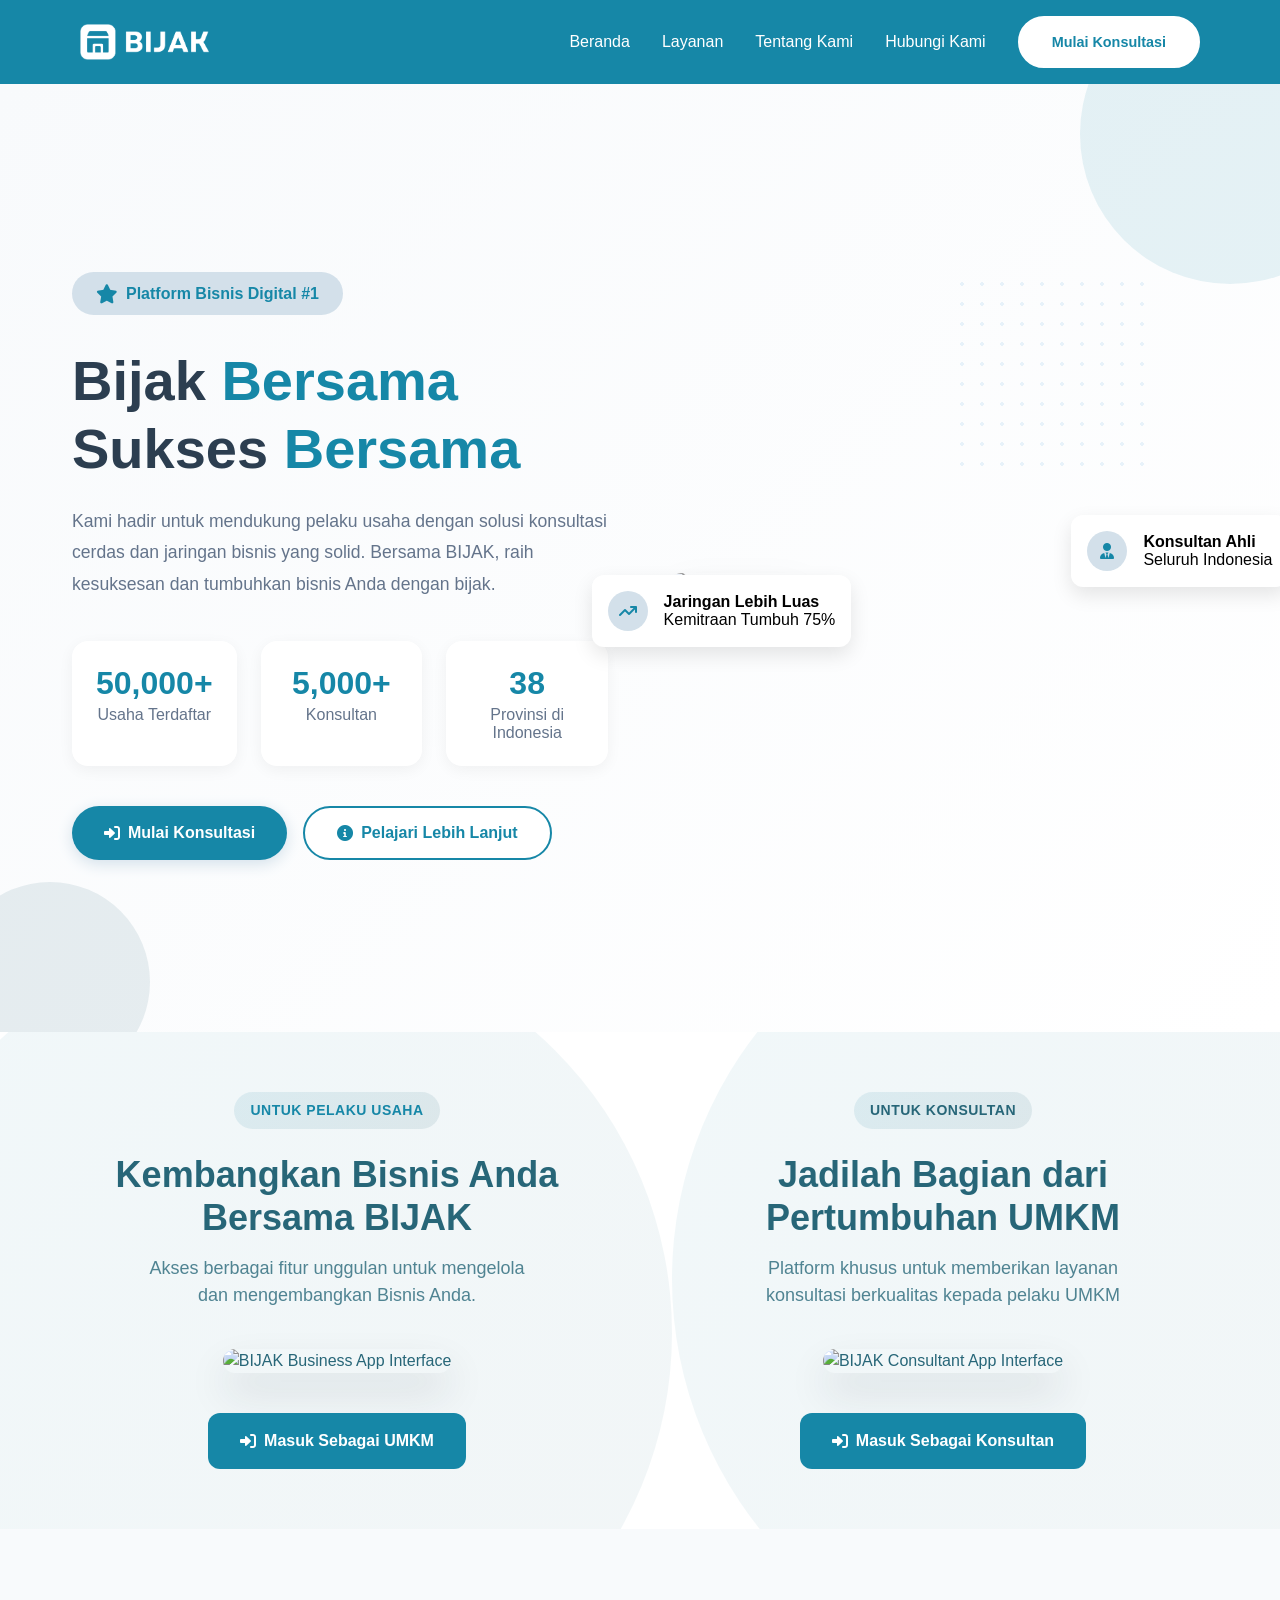
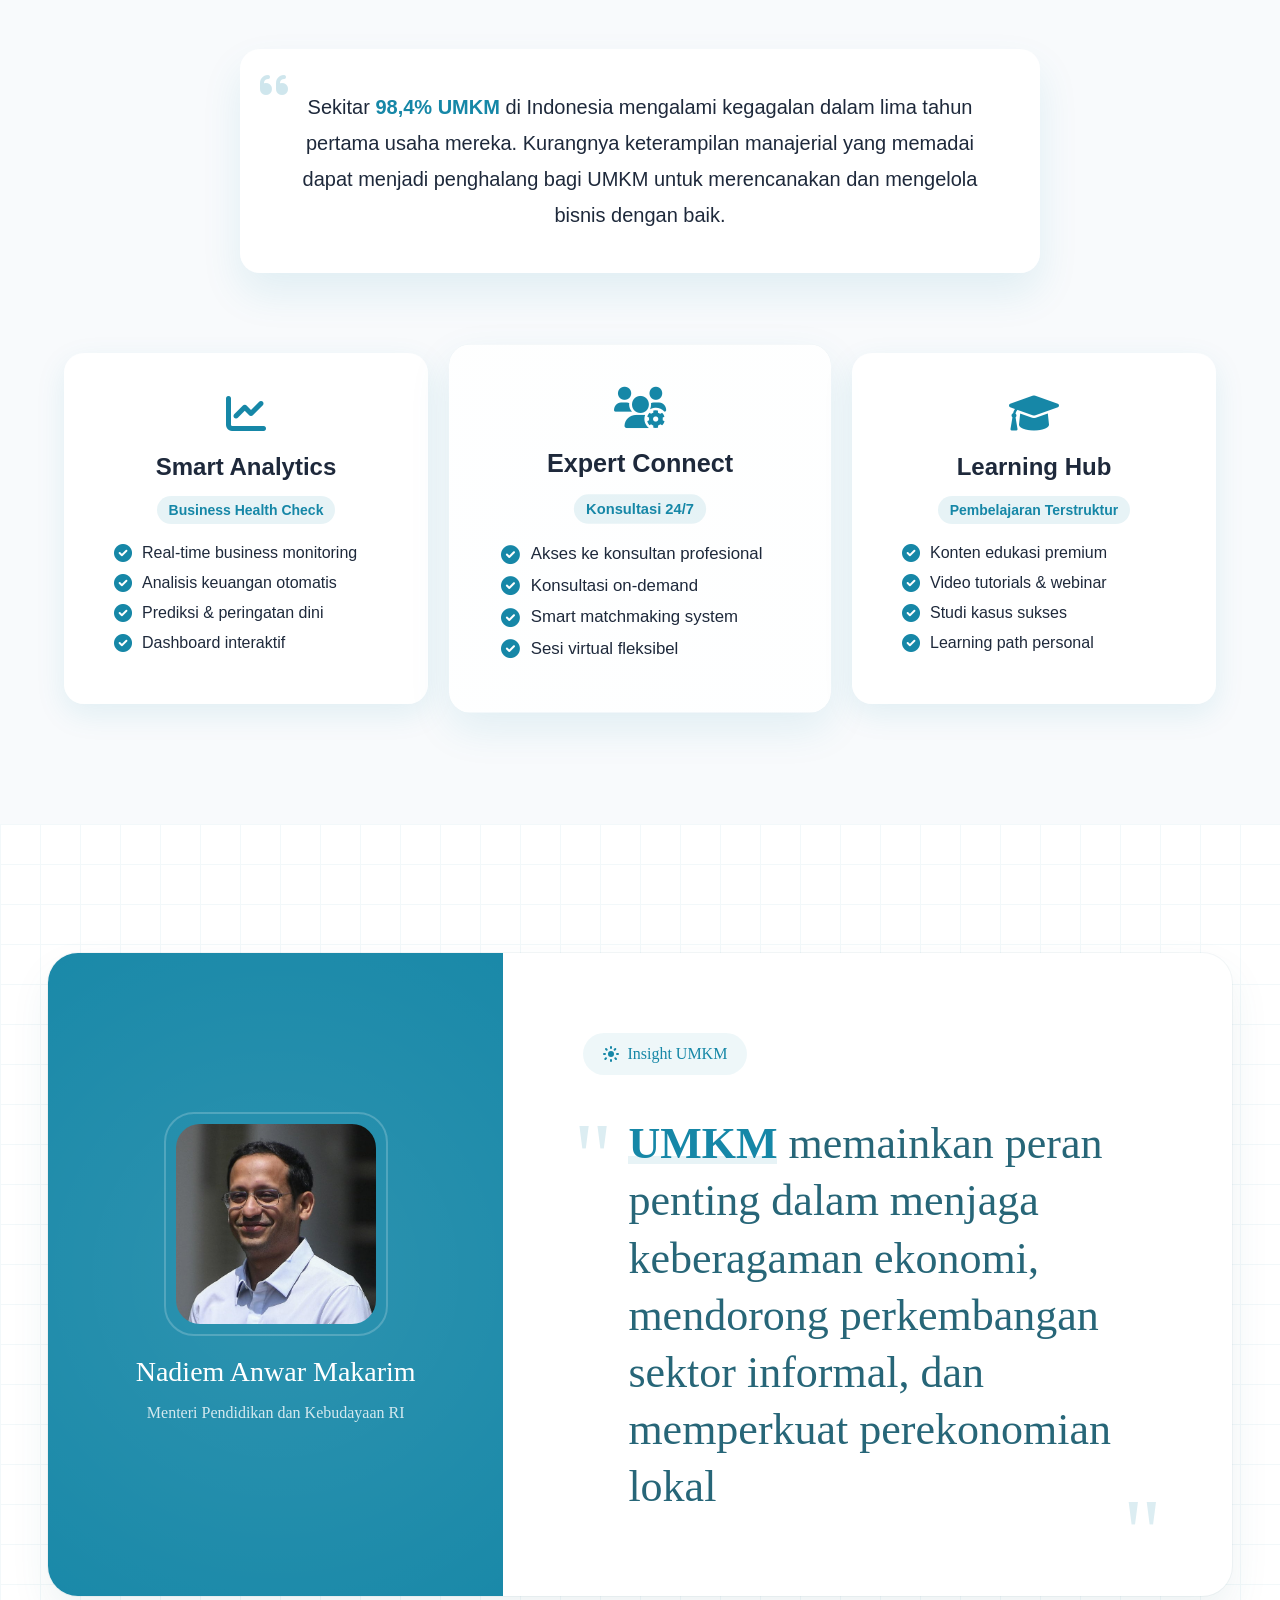
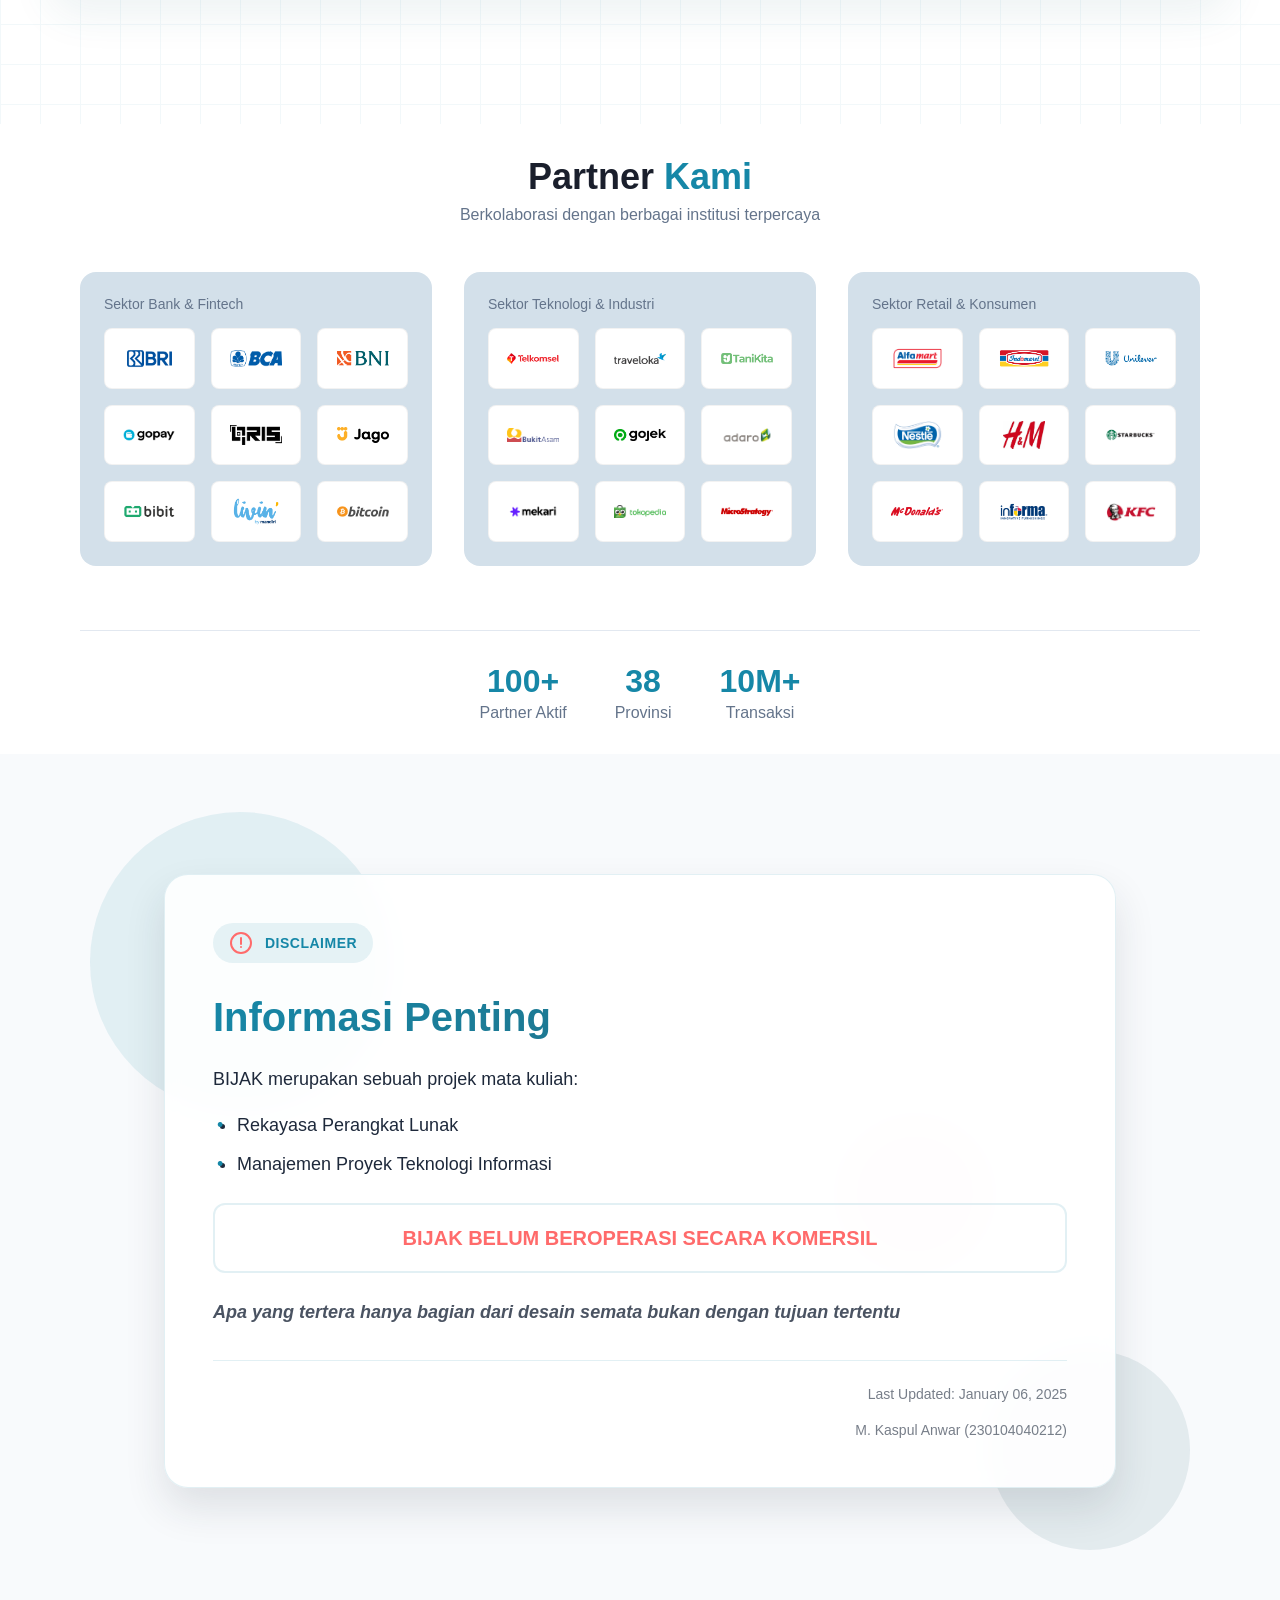
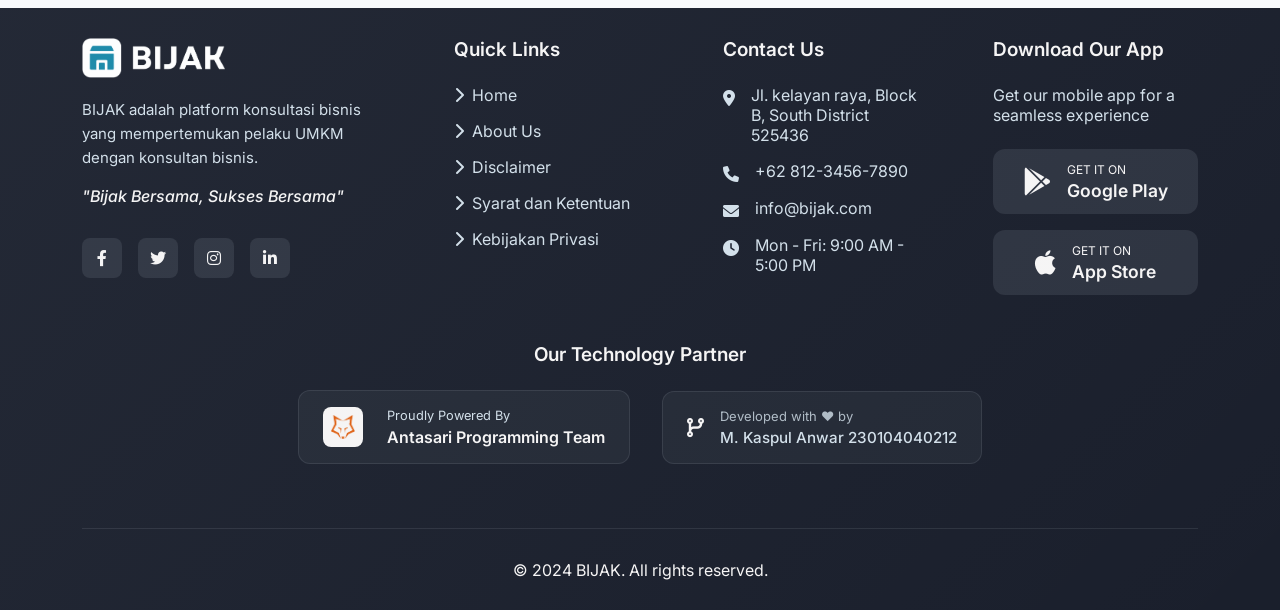
==== commit 47c8b5f3: "update" ====
--- a/public/index.html
+++ b/public/index.html
@@ -60,7 +60,7 @@
             <a href="#tentang">Tentang Kami</a>
             <a href="#kontak">Hubungi Kami</a>
             <div class="auth-buttons">
-                <a href="login.html" class="btn btn-konsultasi">Mulai Konsultasi</a>
+                <button class="btn btn-konsultasi" id="btnKonsultasi">Mulai Konsultasi</button>
             </div>
             
 
@@ -614,7 +614,9 @@
     <script src="asset/js/partner.js"></script>
     <script src="https://unpkg.com/aos@2.3.1/dist/aos.js"></script>
     <script>
-
+        document.getElementById('btnKonsultasi').addEventListener('click', function () {
+            window.location.href = 'login.html';
+        });
     AOS.init({
         duration: 800,
         once: true
